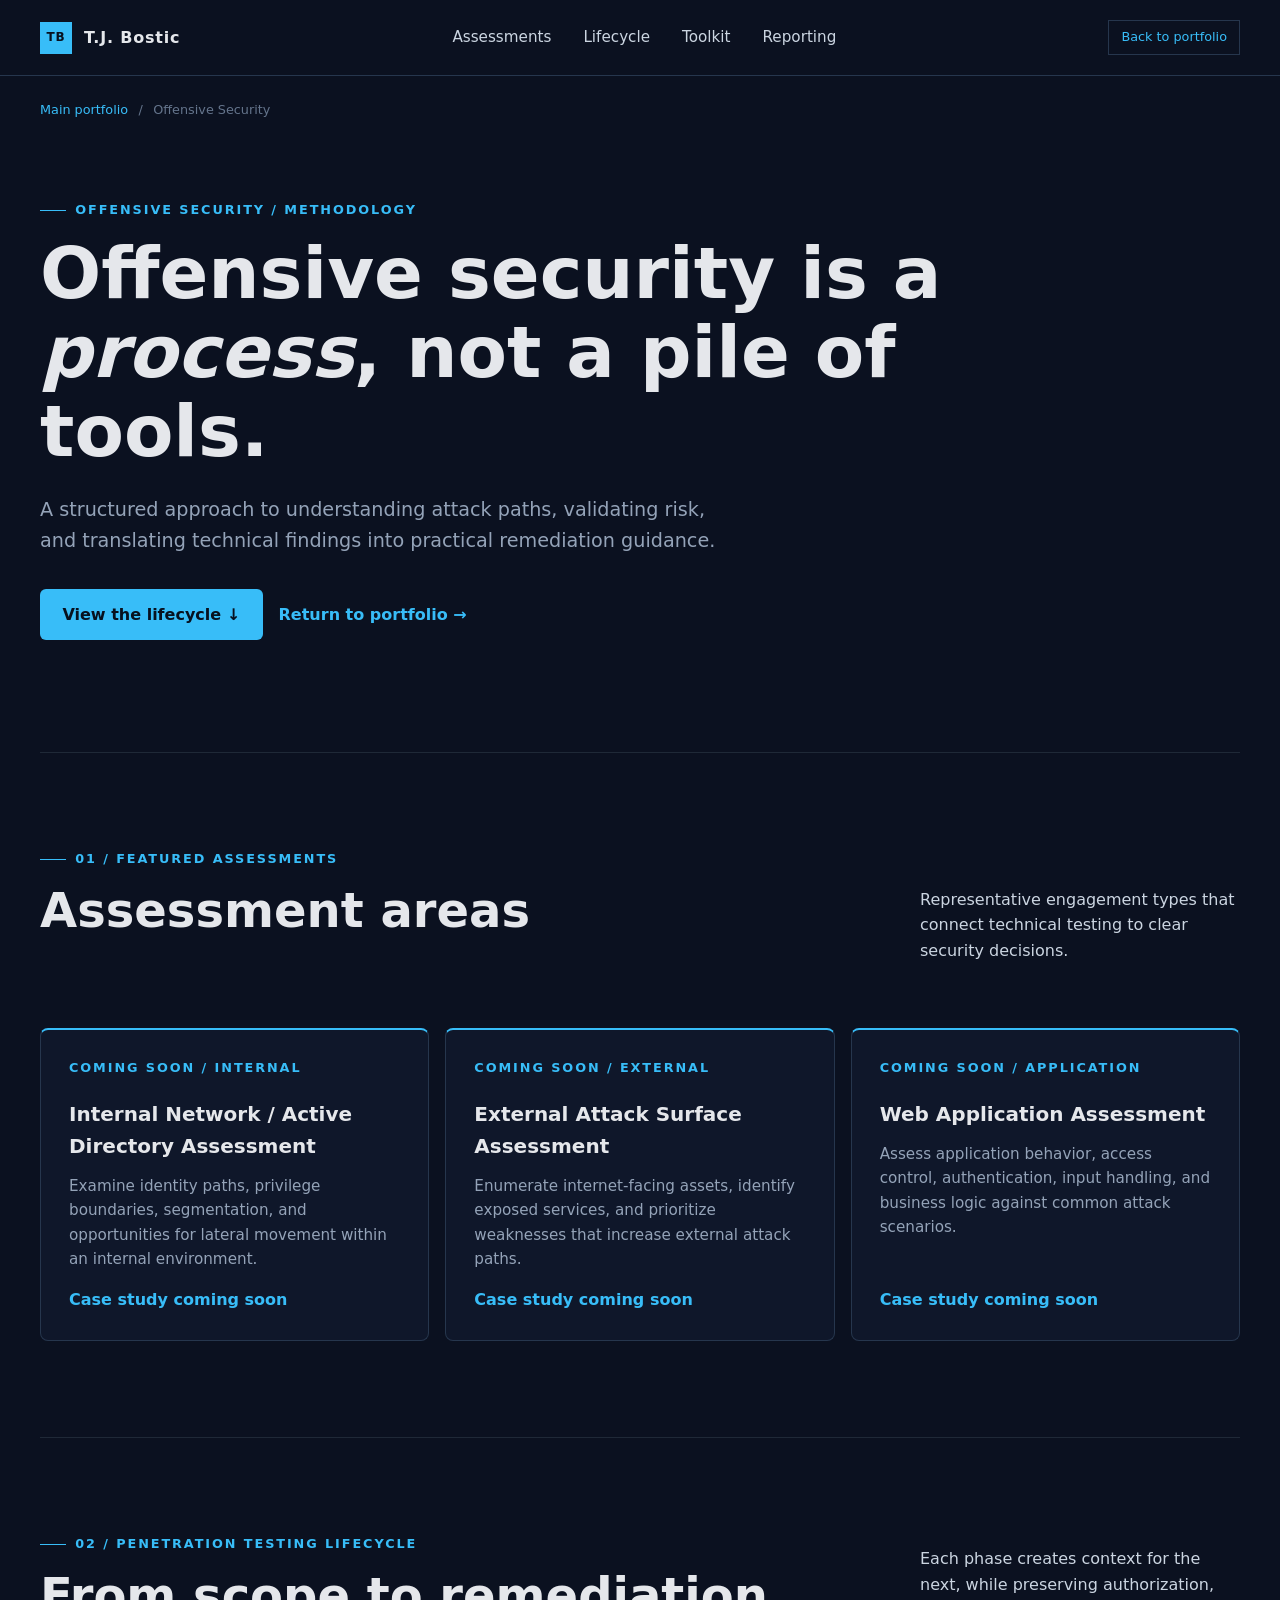
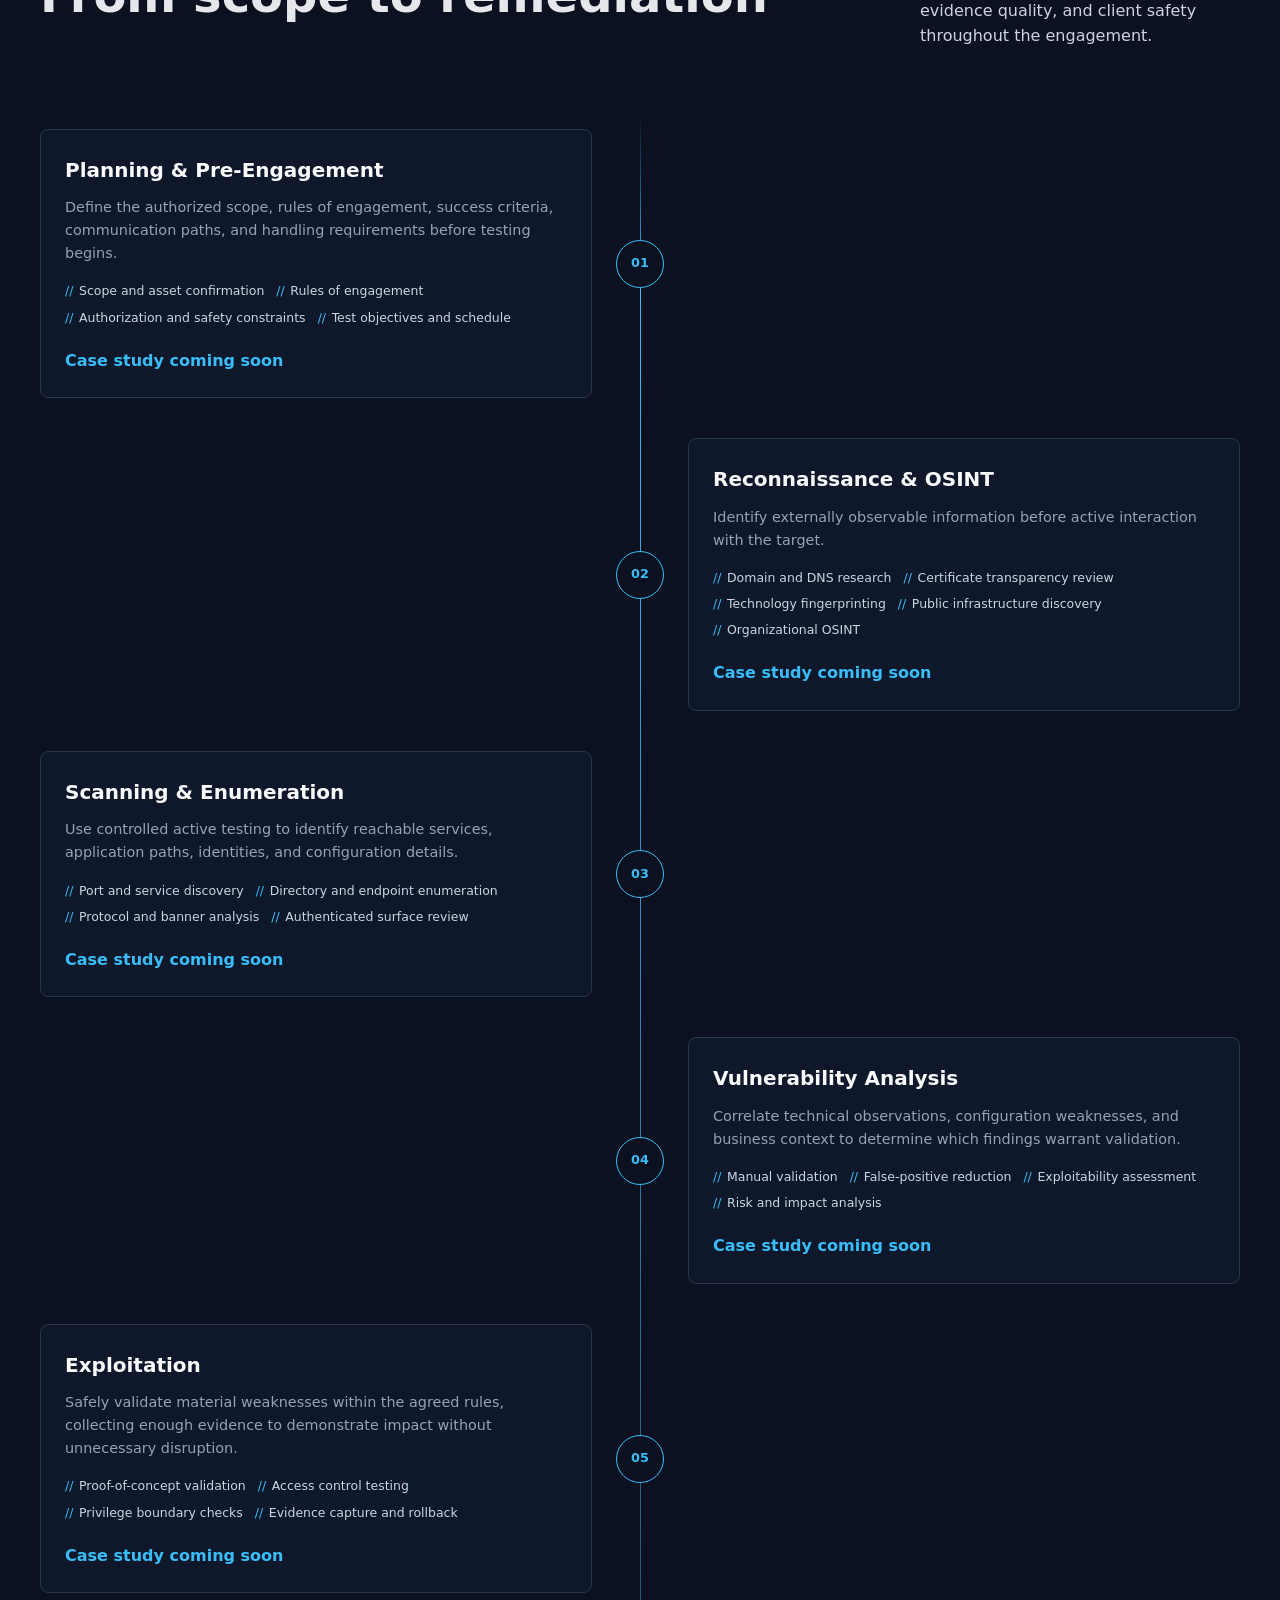
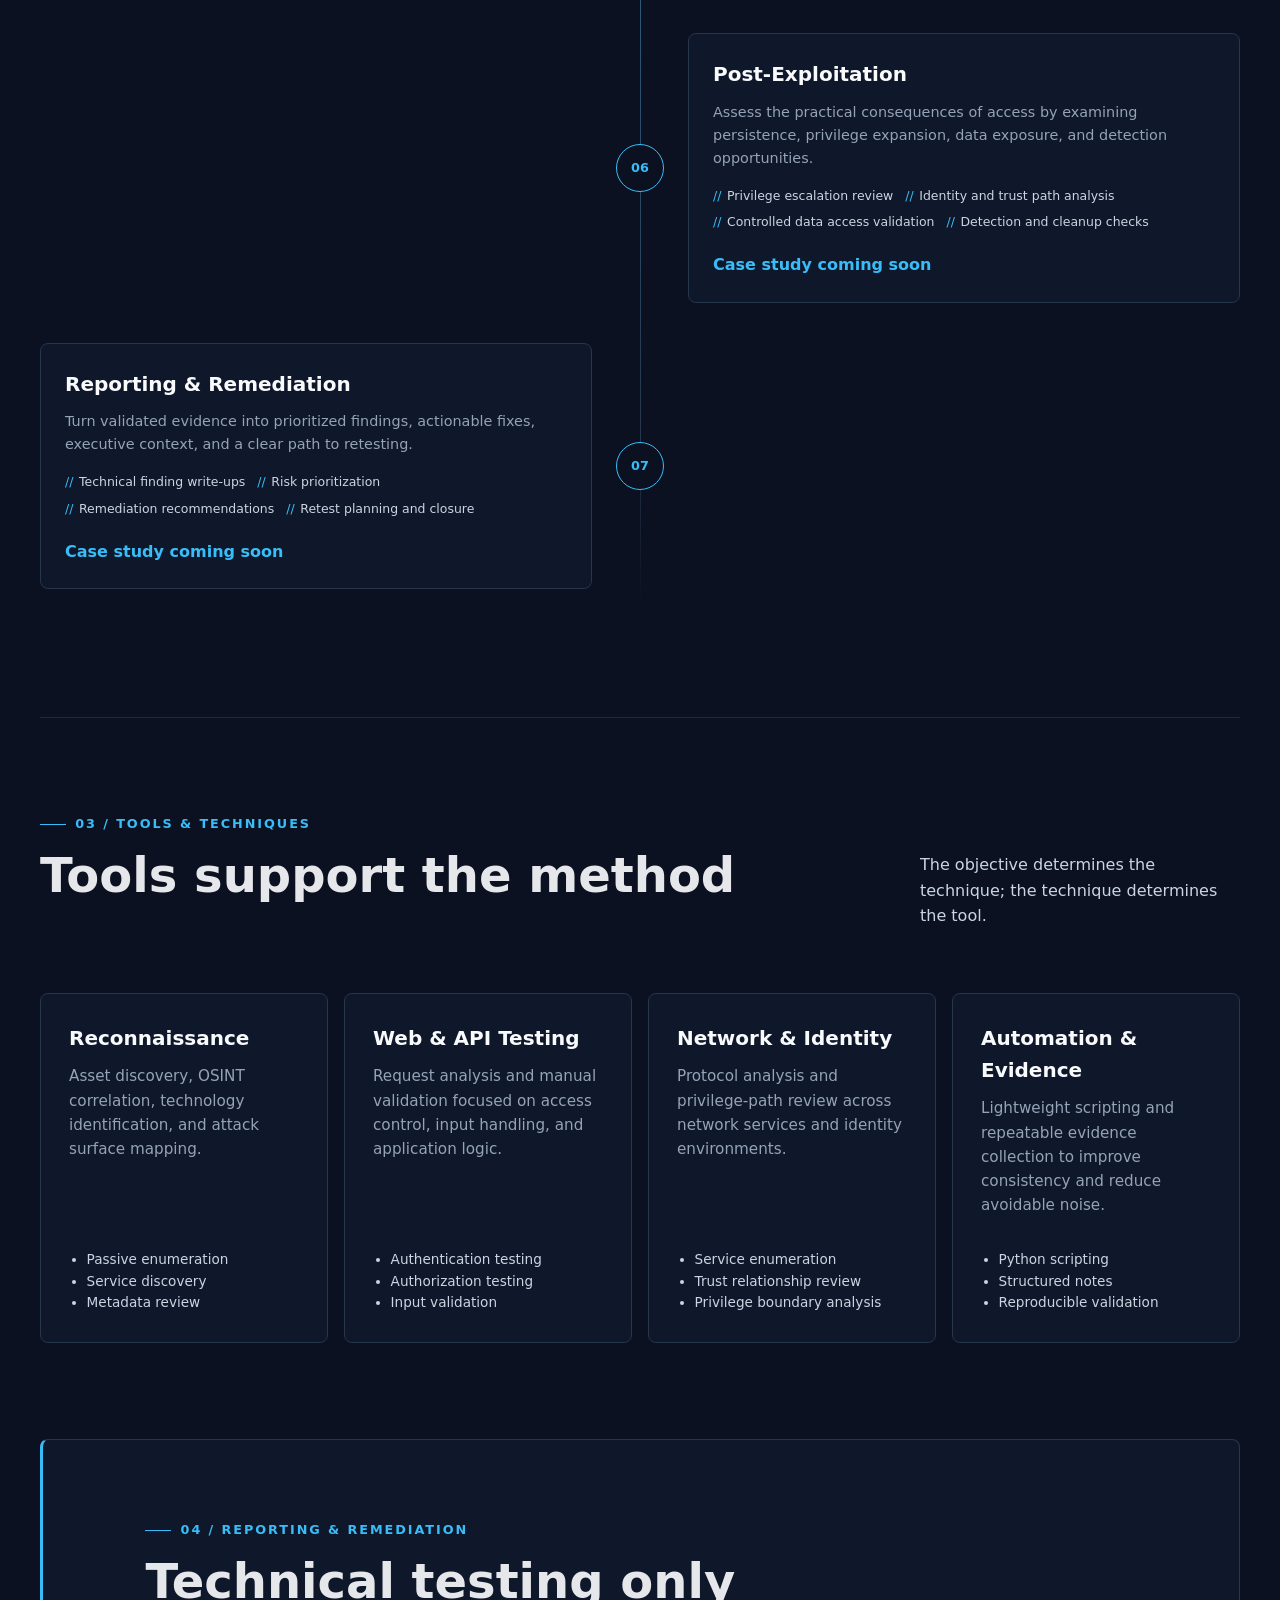
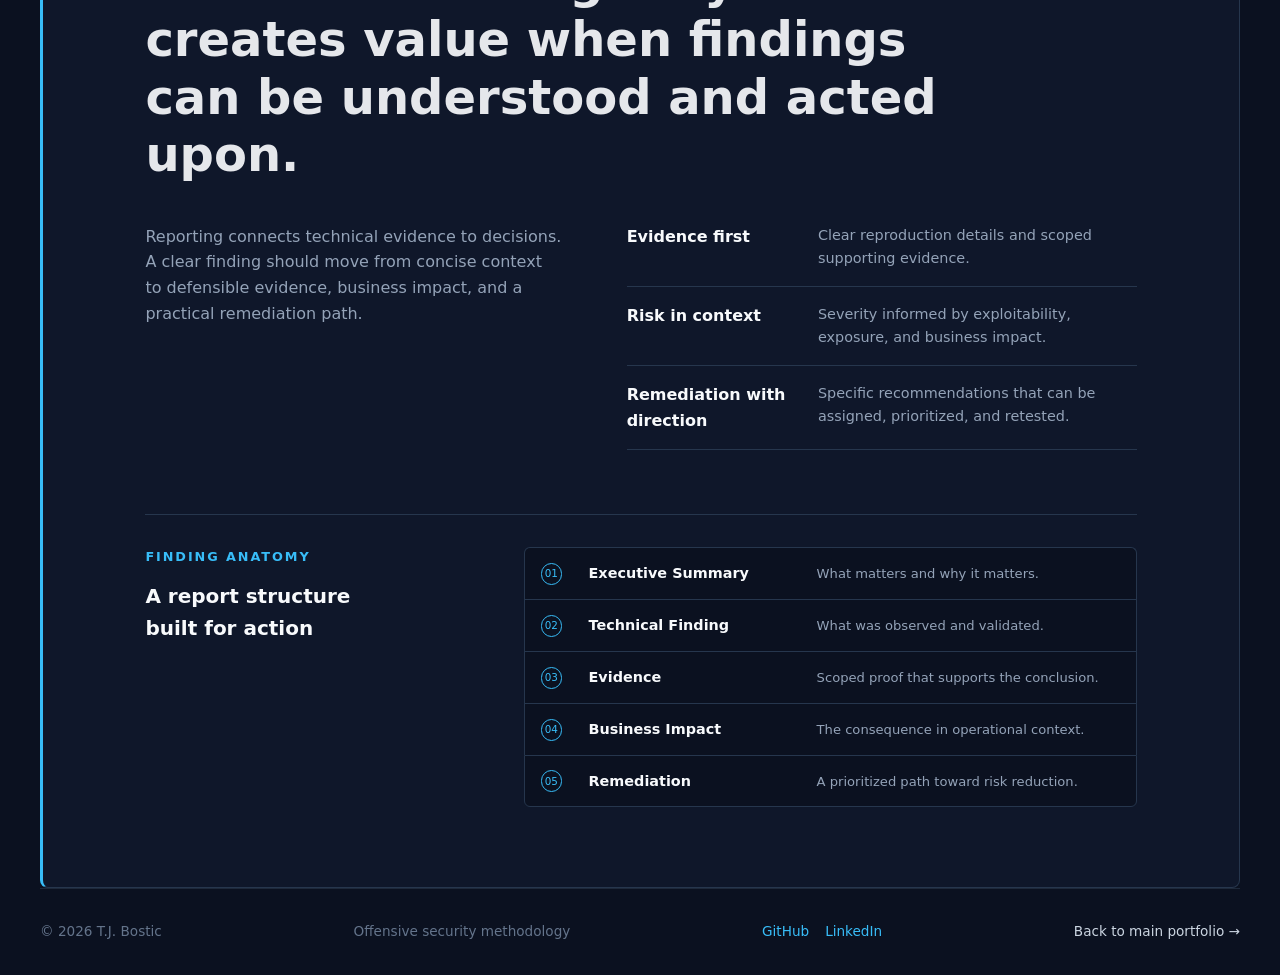
==== offensive.html @ 794ee479 "Add offensive security methodology landing page" ====
<!doctype html>
<html lang="en">
<head>
  <meta charset="utf-8">
  <meta name="viewport" content="width=device-width, initial-scale=1">
  <meta name="description" content="Offensive security methodology covering penetration testing, assessment planning, exploitation, and remediation.">
  <title>Offensive Security | T.J. Bostic</title>
  <link rel="stylesheet" href="css/styles.css">
</head>
<body>
  <a class="skip-link" href="#main-content">Skip to main content</a>
  <div class="site-shell offensive-page">
    <header class="site-header">
      <a class="brand" href="index.html" aria-label="Return to T.J. Bostic portfolio">
        <span class="brand-mark">TB</span>
        <span class="brand-name">T.J. Bostic</span>
      </a>
      <nav class="site-nav" aria-label="Offensive security navigation">
        <a href="#assessments">Assessments</a>
        <a href="#lifecycle">Lifecycle</a>
        <a href="#toolkit">Toolkit</a>
        <a href="#reporting">Reporting</a>
      </nav>
      <details class="offensive-mobile-nav">
        <summary>Menu</summary>
        <nav aria-label="Mobile offensive security navigation">
          <a href="#assessments">Assessments</a>
          <a href="#lifecycle">Lifecycle</a>
          <a href="#toolkit">Toolkit</a>
          <a href="#reporting">Reporting</a>
        </nav>
      </details>
      <a class="status-pill" href="index.html">Back to portfolio</a>
    </header>

    <main id="main-content">
      <nav class="breadcrumb section-wrap" aria-label="Breadcrumb">
        <a href="index.html">Main portfolio</a>
        <span aria-hidden="true">/</span>
        <span aria-current="page">Offensive Security</span>
      </nav>

      <section class="offensive-hero section-wrap" aria-labelledby="page-title">
        <p class="eyebrow"><span class="eyebrow-line"></span>Offensive security / Methodology</p>
        <h1 id="page-title">Offensive security is a <em>process</em>, not a pile of tools.</h1>
        <p class="hero-intro">A structured approach to understanding attack paths, validating risk, and translating technical findings into practical remediation guidance.</p>
        <div class="hero-actions">
          <a class="button button-primary" href="#lifecycle">View the lifecycle <span aria-hidden="true">&#8595;</span></a>
          <a class="text-link" href="index.html">Return to portfolio <span aria-hidden="true">&#8594;</span></a>
        </div>
      </section>

      <section id="assessments" class="offensive-section section-wrap" aria-labelledby="assessments-title">
        <div class="section-heading">
          <div>
            <p class="eyebrow"><span class="eyebrow-line"></span>01 / Featured assessments</p>
            <h2 id="assessments-title">Assessment areas</h2>
          </div>
          <p class="section-note">Representative engagement types that connect technical testing to clear security decisions.</p>
        </div>
        <div class="assessment-grid">
          <article class="assessment-card">
            <p class="card-category">Coming Soon / Internal</p>
            <h3>Internal Network / Active Directory Assessment</h3>
            <p>Examine identity paths, privilege boundaries, segmentation, and opportunities for lateral movement within an internal environment.</p>
            <span class="card-link card-status">Case study coming soon</span>
          </article>
          <article class="assessment-card">
            <p class="card-category">Coming Soon / External</p>
            <h3>External Attack Surface Assessment</h3>
            <p>Enumerate internet-facing assets, identify exposed services, and prioritize weaknesses that increase external attack paths.</p>
            <span class="card-link card-status">Case study coming soon</span>
          </article>
          <article class="assessment-card">
            <p class="card-category">Coming Soon / Application</p>
            <h3>Web Application Assessment</h3>
            <p>Assess application behavior, access control, authentication, input handling, and business logic against common attack scenarios.</p>
            <span class="card-link card-status">Case study coming soon</span>
          </article>
        </div>
      </section>

      <section id="lifecycle" class="offensive-section lifecycle-section section-wrap" aria-labelledby="lifecycle-title">
        <div class="section-heading">
          <div>
            <p class="eyebrow"><span class="eyebrow-line"></span>02 / Penetration testing lifecycle</p>
            <h2 id="lifecycle-title">From scope to remediation</h2>
          </div>
          <p class="section-note">Each phase creates context for the next, while preserving authorization, evidence quality, and client safety throughout the engagement.</p>
        </div>

        <ol class="lifecycle-list">
          <li class="lifecycle-phase">
            <div class="phase-marker" aria-hidden="true">01</div>
            <div class="phase-content">
              <h3>Planning &amp; Pre-Engagement</h3>
              <p>Define the authorized scope, rules of engagement, success criteria, communication paths, and handling requirements before testing begins.</p>
              <ul class="activity-list"><li>Scope and asset confirmation</li><li>Rules of engagement</li><li>Authorization and safety constraints</li><li>Test objectives and schedule</li></ul>
              <span class="card-link card-status">Case study coming soon</span>
            </div>
          </li>
          <li class="lifecycle-phase">
            <div class="phase-marker" aria-hidden="true">02</div>
            <div class="phase-content">
              <h3>Reconnaissance &amp; OSINT</h3>
              <p>Identify externally observable information before active interaction with the target.</p>
              <ul class="activity-list"><li>Domain and DNS research</li><li>Certificate transparency review</li><li>Technology fingerprinting</li><li>Public infrastructure discovery</li><li>Organizational OSINT</li></ul>
              <span class="card-link card-status">Case study coming soon</span>
            </div>
          </li>
          <li class="lifecycle-phase">
            <div class="phase-marker" aria-hidden="true">03</div>
            <div class="phase-content">
              <h3>Scanning &amp; Enumeration</h3>
              <p>Use controlled active testing to identify reachable services, application paths, identities, and configuration details.</p>
              <ul class="activity-list"><li>Port and service discovery</li><li>Directory and endpoint enumeration</li><li>Protocol and banner analysis</li><li>Authenticated surface review</li></ul>
              <span class="card-link card-status">Case study coming soon</span>
            </div>
          </li>
          <li class="lifecycle-phase">
            <div class="phase-marker" aria-hidden="true">04</div>
            <div class="phase-content">
              <h3>Vulnerability Analysis</h3>
              <p>Correlate technical observations, configuration weaknesses, and business context to determine which findings warrant validation.</p>
              <ul class="activity-list"><li>Manual validation</li><li>False-positive reduction</li><li>Exploitability assessment</li><li>Risk and impact analysis</li></ul>
              <span class="card-link card-status">Case study coming soon</span>
            </div>
          </li>
          <li class="lifecycle-phase">
            <div class="phase-marker" aria-hidden="true">05</div>
            <div class="phase-content">
              <h3>Exploitation</h3>
              <p>Safely validate material weaknesses within the agreed rules, collecting enough evidence to demonstrate impact without unnecessary disruption.</p>
              <ul class="activity-list"><li>Proof-of-concept validation</li><li>Access control testing</li><li>Privilege boundary checks</li><li>Evidence capture and rollback</li></ul>
              <span class="card-link card-status">Case study coming soon</span>
            </div>
          </li>
          <li class="lifecycle-phase">
            <div class="phase-marker" aria-hidden="true">06</div>
            <div class="phase-content">
              <h3>Post-Exploitation</h3>
              <p>Assess the practical consequences of access by examining persistence, privilege expansion, data exposure, and detection opportunities.</p>
              <ul class="activity-list"><li>Privilege escalation review</li><li>Identity and trust path analysis</li><li>Controlled data access validation</li><li>Detection and cleanup checks</li></ul>
              <span class="card-link card-status">Case study coming soon</span>
            </div>
          </li>
          <li class="lifecycle-phase">
            <div class="phase-marker" aria-hidden="true">07</div>
            <div class="phase-content">
              <h3>Reporting &amp; Remediation</h3>
              <p>Turn validated evidence into prioritized findings, actionable fixes, executive context, and a clear path to retesting.</p>
              <ul class="activity-list"><li>Technical finding write-ups</li><li>Risk prioritization</li><li>Remediation recommendations</li><li>Retest planning and closure</li></ul>
              <span class="card-link card-status">Case study coming soon</span>
            </div>
          </li>
        </ol>
      </section>

      <section id="toolkit" class="offensive-section section-wrap" aria-labelledby="toolkit-title">
        <div class="section-heading">
          <div>
            <p class="eyebrow"><span class="eyebrow-line"></span>03 / Tools &amp; techniques</p>
            <h2 id="toolkit-title">Tools support the method</h2>
          </div>
          <p class="section-note">The objective determines the technique; the technique determines the tool.</p>
        </div>
        <div class="technique-grid">
          <article class="technique-group"><h3>Reconnaissance</h3><p>Asset discovery, OSINT correlation, technology identification, and attack surface mapping.</p><ul><li>Passive enumeration</li><li>Service discovery</li><li>Metadata review</li></ul></article>
          <article class="technique-group"><h3>Web &amp; API Testing</h3><p>Request analysis and manual validation focused on access control, input handling, and application logic.</p><ul><li>Authentication testing</li><li>Authorization testing</li><li>Input validation</li></ul></article>
          <article class="technique-group"><h3>Network &amp; Identity</h3><p>Protocol analysis and privilege-path review across network services and identity environments.</p><ul><li>Service enumeration</li><li>Trust relationship review</li><li>Privilege boundary analysis</li></ul></article>
          <article class="technique-group"><h3>Automation &amp; Evidence</h3><p>Lightweight scripting and repeatable evidence collection to improve consistency and reduce avoidable noise.</p><ul><li>Python scripting</li><li>Structured notes</li><li>Reproducible validation</li></ul></article>
        </div>
      </section>

      <section id="reporting" class="reporting-section section-wrap" aria-labelledby="reporting-title">
        <p class="eyebrow"><span class="eyebrow-line"></span>04 / Reporting &amp; remediation</p>
        <h2 id="reporting-title">Technical testing only creates value when findings can be understood and acted upon.</h2>
        <div class="reporting-grid">
          <p>Reporting connects technical evidence to decisions. A clear finding should move from concise context to defensible evidence, business impact, and a practical remediation path.</p>
          <ul class="reporting-principles"><li><strong>Evidence first</strong><span>Clear reproduction details and scoped supporting evidence.</span></li><li><strong>Risk in context</strong><span>Severity informed by exploitability, exposure, and business impact.</span></li><li><strong>Remediation with direction</strong><span>Specific recommendations that can be assigned, prioritized, and retested.</span></li></ul>
        </div>
        <div class="finding-anatomy" aria-labelledby="finding-anatomy-title">
          <div class="finding-anatomy-heading">
            <p class="card-category">Finding anatomy</p>
            <h3 id="finding-anatomy-title">A report structure built for action</h3>
          </div>
          <ol class="finding-stack">
            <li><span class="finding-step">01</span><strong>Executive Summary</strong><span>What matters and why it matters.</span></li>
            <li><span class="finding-step">02</span><strong>Technical Finding</strong><span>What was observed and validated.</span></li>
            <li><span class="finding-step">03</span><strong>Evidence</strong><span>Scoped proof that supports the conclusion.</span></li>
            <li><span class="finding-step">04</span><strong>Business Impact</strong><span>The consequence in operational context.</span></li>
            <li><span class="finding-step">05</span><strong>Remediation</strong><span>A prioritized path toward risk reduction.</span></li>
          </ol>
        </div>
      </section>
    </main>

    <footer class="site-footer section-wrap">
      <span>&copy; 2026 T.J. Bostic</span>
      <span>Offensive security methodology</span>
      <span class="social-links"><a href="https://github.com/Bostic-Timothy" target="_blank" rel="noopener noreferrer">GitHub</a><a href="https://www.linkedin.com/in/tj-bostic" target="_blank" rel="noopener noreferrer">LinkedIn</a></span>
      <a href="index.html">Back to main portfolio &#8594;</a>
    </footer>
  </div>
</body>
</html>
---- css/styles.css ----
/* ==============================
   Base
   ============================== */

* { box-sizing: border-box; }
html { scroll-behavior: smooth; }
body {
    margin: 0;
    font-family: Inter, system-ui, -apple-system, BlinkMacSystemFont, "Segoe UI", sans-serif;
    line-height: 1.6;
    color: #e5e7eb;
    background: #0b1120;
}
a { color: inherit; text-decoration: none; }
h1, h2, h3, p { margin-top: 0; }
h1 { font-size: clamp(2.5rem, 6vw, 4.5rem); line-height: 1.1; }
h2 { font-size: clamp(2rem, 4vw, 3rem); line-height: 1.2; }
h3 { font-size: 1.25rem; }
.site-shell { overflow: hidden; }
.section-wrap { max-width: 1200px; width: calc(100% - 4rem); margin: auto; }

/* ==============================
   Navigation
   ============================== */

.site-header {
    position: sticky;
    top: 0;
    z-index: 1000;
    width: 100%;
    padding: 0 max(2rem, calc((100% - 1200px) / 2));
    display: flex;
    align-items: center;
    justify-content: space-between;
    min-height: 76px;
    background: rgba(11, 17, 32, 0.95);
    border-bottom: 1px solid #1f2937;
}
.brand { display: inline-flex; align-items: center; gap: .75rem; font-weight: 700; letter-spacing: .05rem; }
.brand-mark { display: grid; place-items: center; width: 2rem; height: 2rem; background: #38bdf8; color: #07111f; font-size: .75rem; }
.site-nav { display: flex; gap: 2rem; color: #cbd5e1; font-size: .95rem; }
.site-nav a:hover, .mobile-nav a:hover, .site-footer a:hover { color: #ffffff; }
.status-pill { padding: .4rem .75rem; border: 1px solid #334155; color: #cbd5e1; font-size: .8rem; }
.status-dot { display: inline-block; width: .4rem; height: .4rem; margin-right: .45rem; border-radius: 50%; background: #4ade80; }
.menu-toggle, .mobile-nav { display: none; }

/* ==============================
   Hero
   ============================== */

.hero {
    min-height: 80vh;
    display: grid;
    grid-template-columns: minmax(0, 1.15fr) minmax(280px, .85fr);
    align-items: center;
    gap: 4rem;
    padding: 6rem 0;
}
.hero-copy { max-width: 800px; }
.eyebrow, .section-label, .card-category {
    color: #38bdf8;
    font-weight: 600;
    text-transform: uppercase;
    letter-spacing: .12rem;
    font-size: .8rem;
}
.eyebrow { display: flex; align-items: center; gap: .6rem; }
.eyebrow-line { width: 1.6rem; height: 1px; background: #38bdf8; }
.hero h1 { margin-bottom: 1.75rem; }
.hero h1 em, h2 em { color: #38bdf8; font-style: normal; }
.hero-intro, .hero-description { max-width: 750px; font-size: 1.2rem; color: #94a3b8; }
.hero-actions { display: flex; gap: 1rem; margin-top: 2rem; align-items: center; }
.button { display: inline-block; padding: .8rem 1.4rem; border-radius: 6px; font-weight: 600; }
.button-primary { background: #38bdf8; color: #07111f; }
.button-primary:hover { background: #7dd3fc; }
.text-link { color: #38bdf8; font-weight: 600; }
.text-link:hover { color: #ffffff; }
.signal-card { padding: 1.25rem; background: #0f172a; border: 1px solid #1e293b; border-radius: 10px; }
.signal-top, .signal-reading { display: flex; justify-content: space-between; font-size: .75rem; color: #38bdf8; }
.signal-time { color: #64748b; }
.signal-graph { height: 180px; display: flex; align-items: center; gap: .45rem; padding: 1.25rem 0; }
.signal-graph span { flex: 1; background: #38bdf8; opacity: .8; clip-path: polygon(0 48%, 100% 20%, 100% 80%, 0 60%); }
.signal-graph span:nth-child(1) { height: 30%; } .signal-graph span:nth-child(2) { height: 46%; } .signal-graph span:nth-child(3) { height: 28%; } .signal-graph span:nth-child(4) { height: 62%; } .signal-graph span:nth-child(5) { height: 52%; } .signal-graph span:nth-child(6) { height: 82%; } .signal-graph span:nth-child(7) { height: 44%; } .signal-graph span:nth-child(8) { height: 92%; } .signal-graph span:nth-child(9) { height: 57%; } .signal-graph span:nth-child(10) { height: 71%; } .signal-graph span:nth-child(11) { height: 38%; } .signal-graph span:nth-child(12) { height: 49%; }
.signal-reading { padding-top: .9rem; border-top: 1px solid #1e293b; color: #94a3b8; }.signal-reading strong { color: #38bdf8; }.aside-note { color: #94a3b8; font-size: .85rem; }

/* ==============================
   Sections and Projects
   ============================== */

.work, .about, .contact { padding: 6rem 0; border-top: 1px solid #1f2937; }
.section-heading, .contact { display: flex; justify-content: space-between; align-items: end; gap: 3rem; }
.section-heading { margin-bottom: 3rem; }.section-note { max-width: 320px; color: #cbd5e1; }
.filter-row { display: flex; gap: .5rem; margin-bottom: 1.5rem; }.filter-button { padding: .5rem .75rem; border: 1px solid #475569; border-radius: 6px; background: transparent; color: #cbd5e1; cursor: pointer; }.filter-button.active, .filter-button:hover { background: #38bdf8; color: #07111f; border-color: #38bdf8; }
.project-grid { display: grid; grid-template-columns: repeat(2, minmax(0, 1fr)); gap: 1.5rem; }
.project-card { min-height: 330px; padding: 2rem; display: flex; flex-direction: column; justify-content: space-between; background: #0f172a; border: 1px solid #1e293b; border-radius: 10px; }.project-card:hover { border-color: #38bdf8; transform: translateY(-3px); }.project-meta { display: flex; justify-content: space-between; color: #38bdf8; font-size: .8rem; text-transform: uppercase; }.project-card h3 { margin-top: 2rem; }.project-card p, .about-copy > p, .capability-list p, .contact-actions p { color: #94a3b8; }.project-bottom { display: flex; justify-content: space-between; align-items: end; gap: 1rem; margin-top: 2rem; }.project-tags, .tool-list, .social-links { display: flex; flex-wrap: wrap; gap: .5rem; }.project-tags span, .tool-list span { padding: .3rem .6rem; border-radius: 4px; background: #1e293b; color: #cbd5e1; font-size: .85rem; }.project-arrow { color: #38bdf8; font-size: 1.5rem; }
.about { display: grid; grid-template-columns: .75fr 1.25fr; gap: 4rem; }.about-stamp { margin-top: 5rem; color: #38bdf8; }.capability-list { margin-top: 3rem; border-top: 1px solid #1e293b; }.capability-list > div { display: grid; grid-template-columns: 2.5rem 1fr 1.1fr; gap: 1rem; padding: 1rem 0; border-bottom: 1px solid #1e293b; }.capability-list span { color: #38bdf8; }.capability-list strong { color: #e5e7eb; }.toolkit { padding-bottom: 6rem; }.toolkit-head { display: flex; justify-content: space-between; align-items: center; border-top: 1px solid #1e293b; padding-top: 1.5rem; }.toolkit-count { color: #64748b; font-size: .8rem; }.tool-list { margin-top: 2rem; }.tool-list span { padding: .6rem .8rem; }

/* ==============================
   Contact and Footer
   ============================== */

.contact-actions { max-width: 320px; }.site-footer { display: flex; justify-content: space-between; align-items: center; gap: 1rem; padding: 2rem 0; border-top: 1px solid #1e293b; color: #64748b; font-size: .85rem; }.site-footer a { color: #cbd5e1; }.social-links { gap: 1rem; }.social-links a { color: #38bdf8; }
.reveal { opacity: 0; transform: translateY(18px); transition: opacity .7s ease, transform .7s ease; }.reveal.visible { opacity: 1; transform: translateY(0); }.reveal-delay { transition-delay: .15s; }

/* ==============================
   Responsive
   ============================== */

@media (max-width: 800px) {
    .section-wrap { width: min(100% - 4rem, 600px); }
    .site-header { padding: 0 2rem; }.site-nav, .status-pill { display: none; }.menu-toggle { display: block; border: 0; background: transparent; color: #cbd5e1; cursor: pointer; text-transform: uppercase; }.mobile-nav { width: min(100% - 4rem, 600px); margin: auto; padding: 0; display: flex; max-height: 0; overflow: hidden; flex-direction: column; gap: 1rem; color: #cbd5e1; transition: max-height .3s, padding .3s; }.mobile-nav.open { max-height: 180px; padding: 1.25rem 0; border-bottom: 1px solid #1f2937; }
   .hero { min-height: auto; grid-template-columns: 1fr; padding: 5rem 0; }.hero-actions { flex-direction: column; align-items: flex-start; }.hero-aside { margin-top: 2rem; }.section-heading, .contact { display: block; }.section-note { margin-top: 1.5rem; }.work, .about, .contact { padding: 5rem 0; }.project-grid { grid-template-columns: 1fr; }.about { display: block; }.about-stamp { margin: 2.5rem 0 4rem; }.capability-list > div { grid-template-columns: 2rem 1fr; }.capability-list p { grid-column: 2; }.contact-actions { margin-top: 2rem; }.site-footer { flex-wrap: wrap; }.site-footer > span:nth-child(2) { order: 4; width: 100%; }
}

/* ==============================
   Offensive Security Page
   ============================== */

.offensive-page {
   --offensive-panel: #0f172a;
   --offensive-panel-raised: #131f33;
   --offensive-line: #26364d;
   --offensive-blue: #38bdf8;
   --offensive-muted: #94a3b8;
}

.offensive-page .site-header { border-bottom-color: var(--offensive-line); }
.offensive-page .site-header .status-pill { color: var(--offensive-blue); border-color: var(--offensive-line); }
.skip-link {
   position: absolute;
   top: -4rem;
   left: 1rem;
   z-index: 2000;
   padding: .65rem 1rem;
   background: var(--offensive-blue, #38bdf8);
   color: #07111f;
   font-weight: 700;
}
.skip-link:focus { top: 1rem; }
.offensive-mobile-nav { display: none; }
.offensive-page .breadcrumb { display: flex; align-items: center; gap: .65rem; padding-top: 1.5rem; color: #64748b; font-size: .8rem; }
.offensive-page .breadcrumb a { color: var(--offensive-blue); }
.offensive-page .breadcrumb a:hover, .offensive-page .breadcrumb a:focus-visible { color: #bae6fd; }
.offensive-page .offensive-hero { min-height: 64vh; display: flex; flex-direction: column; justify-content: center; align-items: flex-start; padding-top: 5rem; padding-bottom: 7rem; }
.offensive-page .offensive-hero h1 { max-width: 920px; margin-bottom: 1.5rem; }
.offensive-page .offensive-hero .hero-intro { max-width: 680px; margin-bottom: 0; }
.offensive-page .offensive-section, .offensive-page .reporting-section { padding-top: 6rem; padding-bottom: 6rem; border-top: 1px solid #1f2937; }
.offensive-page .section-heading { margin-bottom: 3rem; }
.offensive-page .assessment-grid, .offensive-page .technique-grid { display: grid; grid-template-columns: repeat(3, minmax(0, 1fr)); gap: 1rem; }
.offensive-page .assessment-card, .offensive-page .technique-group { display: flex; flex-direction: column; align-items: flex-start; padding: 1.75rem; background: var(--offensive-panel); border: 1px solid var(--offensive-line); border-radius: 8px; }
.offensive-page .assessment-card { min-height: 310px; border-top: 2px solid var(--offensive-blue); }
.offensive-page .assessment-card:hover, .offensive-page .assessment-card:focus-within { background: var(--offensive-panel-raised); border-color: var(--offensive-blue); }
.offensive-page .card-category { margin-bottom: 1.25rem; color: var(--offensive-blue); }
.offensive-page .assessment-card h3 { margin-bottom: .75rem; }
.offensive-page .assessment-card p:not(.card-category), .offensive-page .technique-group p { color: var(--offensive-muted); font-size: .95rem; }
.offensive-page .card-link { margin-top: auto; color: var(--offensive-blue); font-weight: 600; }
.offensive-page .card-link:hover, .offensive-page .card-link:focus-visible { color: #bae6fd; }
.offensive-page .lifecycle-section { padding-bottom: 7rem; }
.offensive-page .lifecycle-list { position: relative; display: grid; gap: 2.5rem; margin: 0; padding: 1rem 0; list-style: none; }
.offensive-page .lifecycle-list::before { content: ""; position: absolute; top: 0; bottom: 0; left: 50%; width: 1px; background: linear-gradient(to bottom, transparent, var(--offensive-blue) 8%, var(--offensive-line) 92%, transparent); }
.offensive-page .lifecycle-phase { position: relative; display: grid; grid-template-columns: minmax(0, 1fr) 4rem minmax(0, 1fr); align-items: center; min-height: 180px; }
.offensive-page .phase-marker { grid-column: 2; grid-row: 1; z-index: 1; display: grid; place-items: center; width: 3rem; height: 3rem; margin: auto; border: 1px solid var(--offensive-blue); border-radius: 50%; background: #0b1120; color: var(--offensive-blue); font-weight: 700; font-size: .8rem; }
.offensive-page .phase-content { grid-row: 1; padding: 1.5rem; background: var(--offensive-panel); border: 1px solid var(--offensive-line); border-radius: 8px; }
.offensive-page .lifecycle-phase:nth-child(odd) .phase-content { grid-column: 1; margin-right: 1rem; }
.offensive-page .lifecycle-phase:nth-child(even) .phase-content { grid-column: 3; margin-left: 1rem; }
.offensive-page .phase-content h3 { margin-bottom: .65rem; color: #f8fafc; }
.offensive-page .phase-content > p { margin-bottom: 1rem; color: var(--offensive-muted); font-size: .9rem; }
.offensive-page .activity-list { display: flex; flex-wrap: wrap; gap: .4rem .75rem; margin: 0 0 1.25rem; padding: 0; list-style: none; color: #cbd5e1; font-size: .78rem; }
.offensive-page .activity-list li::before { content: "//"; margin-right: .35rem; color: var(--offensive-blue); }
.offensive-page .technique-grid { grid-template-columns: repeat(4, minmax(0, 1fr)); }
.offensive-page .technique-group h3 { margin-bottom: .65rem; color: #f8fafc; }
.offensive-page .technique-group ul { margin: auto 0 0; padding: 1rem 0 0 1.1rem; color: #cbd5e1; font-size: .85rem; }
.offensive-page .reporting-section { margin-top: 0; padding: 5rem max(2rem, 8%); background: var(--offensive-panel); border: 1px solid var(--offensive-line); border-left: 3px solid var(--offensive-blue); border-radius: 8px; }
.offensive-page .reporting-section h2 { max-width: 800px; margin-bottom: 2.5rem; }
.offensive-page .reporting-grid { display: grid; grid-template-columns: minmax(0, .9fr) minmax(0, 1.1fr); gap: 4rem; }
.offensive-page .reporting-grid > p { color: var(--offensive-muted); }
.offensive-page .reporting-principles { display: grid; gap: 1rem; margin: 0; padding: 0; list-style: none; }
.offensive-page .reporting-principles li { display: grid; grid-template-columns: minmax(130px, .55fr) 1fr; gap: 1rem; padding-bottom: 1rem; border-bottom: 1px solid var(--offensive-line); }
.offensive-page .reporting-principles strong { color: #f8fafc; }
.offensive-page .reporting-principles span { color: var(--offensive-muted); font-size: .9rem; }
.offensive-page .finding-anatomy {
   display: grid;
   grid-template-columns: minmax(180px, .7fr) minmax(0, 1.3fr);
   gap: 3rem;
   margin-top: 4rem;
   padding-top: 2rem;
   border-top: 1px solid var(--offensive-line);
}
.offensive-page .finding-anatomy-heading .card-category { margin-bottom: .75rem; }
.offensive-page .finding-anatomy-heading h3 { max-width: 220px; margin-bottom: 0; color: #f8fafc; }
.offensive-page .finding-stack {
   position: relative;
   display: grid;
   gap: 0;
   margin: 0;
   padding: 0;
   list-style: none;
}
.offensive-page .finding-stack::before {
   content: "";
   position: absolute;
   top: 1.4rem;
   bottom: 1.4rem;
   left: .65rem;
   width: 1px;
   background: var(--offensive-blue);
   opacity: .55;
}
.offensive-page .finding-stack li {
   position: relative;
   display: grid;
   grid-template-columns: 2rem minmax(135px, .7fr) 1fr;
   align-items: center;
   gap: 1rem;
   min-height: 3.25rem;
   padding: .75rem 1rem;
   background: #0b1120;
   border: 1px solid var(--offensive-line);
   border-bottom: 0;
}
.offensive-page .finding-stack li:first-child { border-radius: 6px 6px 0 0; }
.offensive-page .finding-stack li:last-child { border-bottom: 1px solid var(--offensive-line); border-radius: 0 0 6px 6px; }
.offensive-page .finding-stack li:hover { background: var(--offensive-panel-raised); border-color: var(--offensive-blue); }
.offensive-page .finding-step {
   z-index: 1;
   display: grid;
   place-items: center;
   width: 1.35rem;
   height: 1.35rem;
   border: 1px solid var(--offensive-blue);
   border-radius: 50%;
   background: #0b1120;
   color: var(--offensive-blue);
   font-size: .65rem;
}
.offensive-page .finding-stack strong { color: #f8fafc; font-size: .9rem; }
.offensive-page .finding-stack li > span:last-child { color: var(--offensive-muted); font-size: .82rem; }
.offensive-page a:focus-visible, .offensive-page button:focus-visible, .offensive-page summary:focus-visible { outline: 3px solid #bae6fd; outline-offset: 4px; }

@media (max-width: 980px) {
   .offensive-page .assessment-grid, .offensive-page .technique-grid { grid-template-columns: repeat(2, minmax(0, 1fr)); }
}

@media (max-width: 800px) {
   .offensive-page .breadcrumb, .offensive-page .offensive-hero, .offensive-page .offensive-section, .offensive-page .reporting-section { width: min(100% - 4rem, 600px); }
   .offensive-page .offensive-mobile-nav { position: relative; display: block; margin-left: auto; color: #cbd5e1; }
   .offensive-page .offensive-mobile-nav summary { cursor: pointer; list-style: none; text-transform: uppercase; }
   .offensive-page .offensive-mobile-nav summary::-webkit-details-marker { display: none; }
   .offensive-page .offensive-mobile-nav nav { position: absolute; top: calc(100% + .75rem); right: 0; display: grid; gap: .75rem; min-width: 10rem; padding: 1rem; background: #0f172a; border: 1px solid var(--offensive-line); border-radius: 6px; }
   .offensive-page .offensive-mobile-nav nav a { color: #cbd5e1; }
   .offensive-page .offensive-mobile-nav nav a:hover { color: #ffffff; }
   .offensive-page .offensive-hero { min-height: auto; padding-top: 4rem; padding-bottom: 5rem; }
   .offensive-page .assessment-grid, .offensive-page .technique-grid, .offensive-page .reporting-grid { grid-template-columns: 1fr; }
   .offensive-page .finding-anatomy { grid-template-columns: 1fr; gap: 1.5rem; margin-top: 3rem; }
   .offensive-page .finding-anatomy-heading h3 { max-width: none; }
   .offensive-page .lifecycle-list { gap: 1.25rem; padding-left: 1.5rem; }
   .offensive-page .lifecycle-list::before { left: 0; }
   .offensive-page .lifecycle-phase { display: block; min-height: 0; padding-left: 1.25rem; }
   .offensive-page .phase-marker { position: absolute; top: 1.5rem; left: -1.5rem; width: 2.5rem; height: 2.5rem; }
   .offensive-page .lifecycle-phase:nth-child(odd) .phase-content, .offensive-page .lifecycle-phase:nth-child(even) .phase-content { margin: 0; }
   .offensive-page .phase-content { padding: 1.25rem; }
   .offensive-page .reporting-section { padding: 4rem 2rem; }
   .offensive-page .reporting-principles li { grid-template-columns: 1fr; gap: .25rem; }
}

@media (max-width: 480px) {
   .offensive-page .breadcrumb, .offensive-page .offensive-hero, .offensive-page .offensive-section, .offensive-page .reporting-section { width: calc(100% - 2rem); }
   .offensive-page .site-header { padding: 0 1rem; }
   .offensive-page .brand-name { font-size: .9rem; }
}
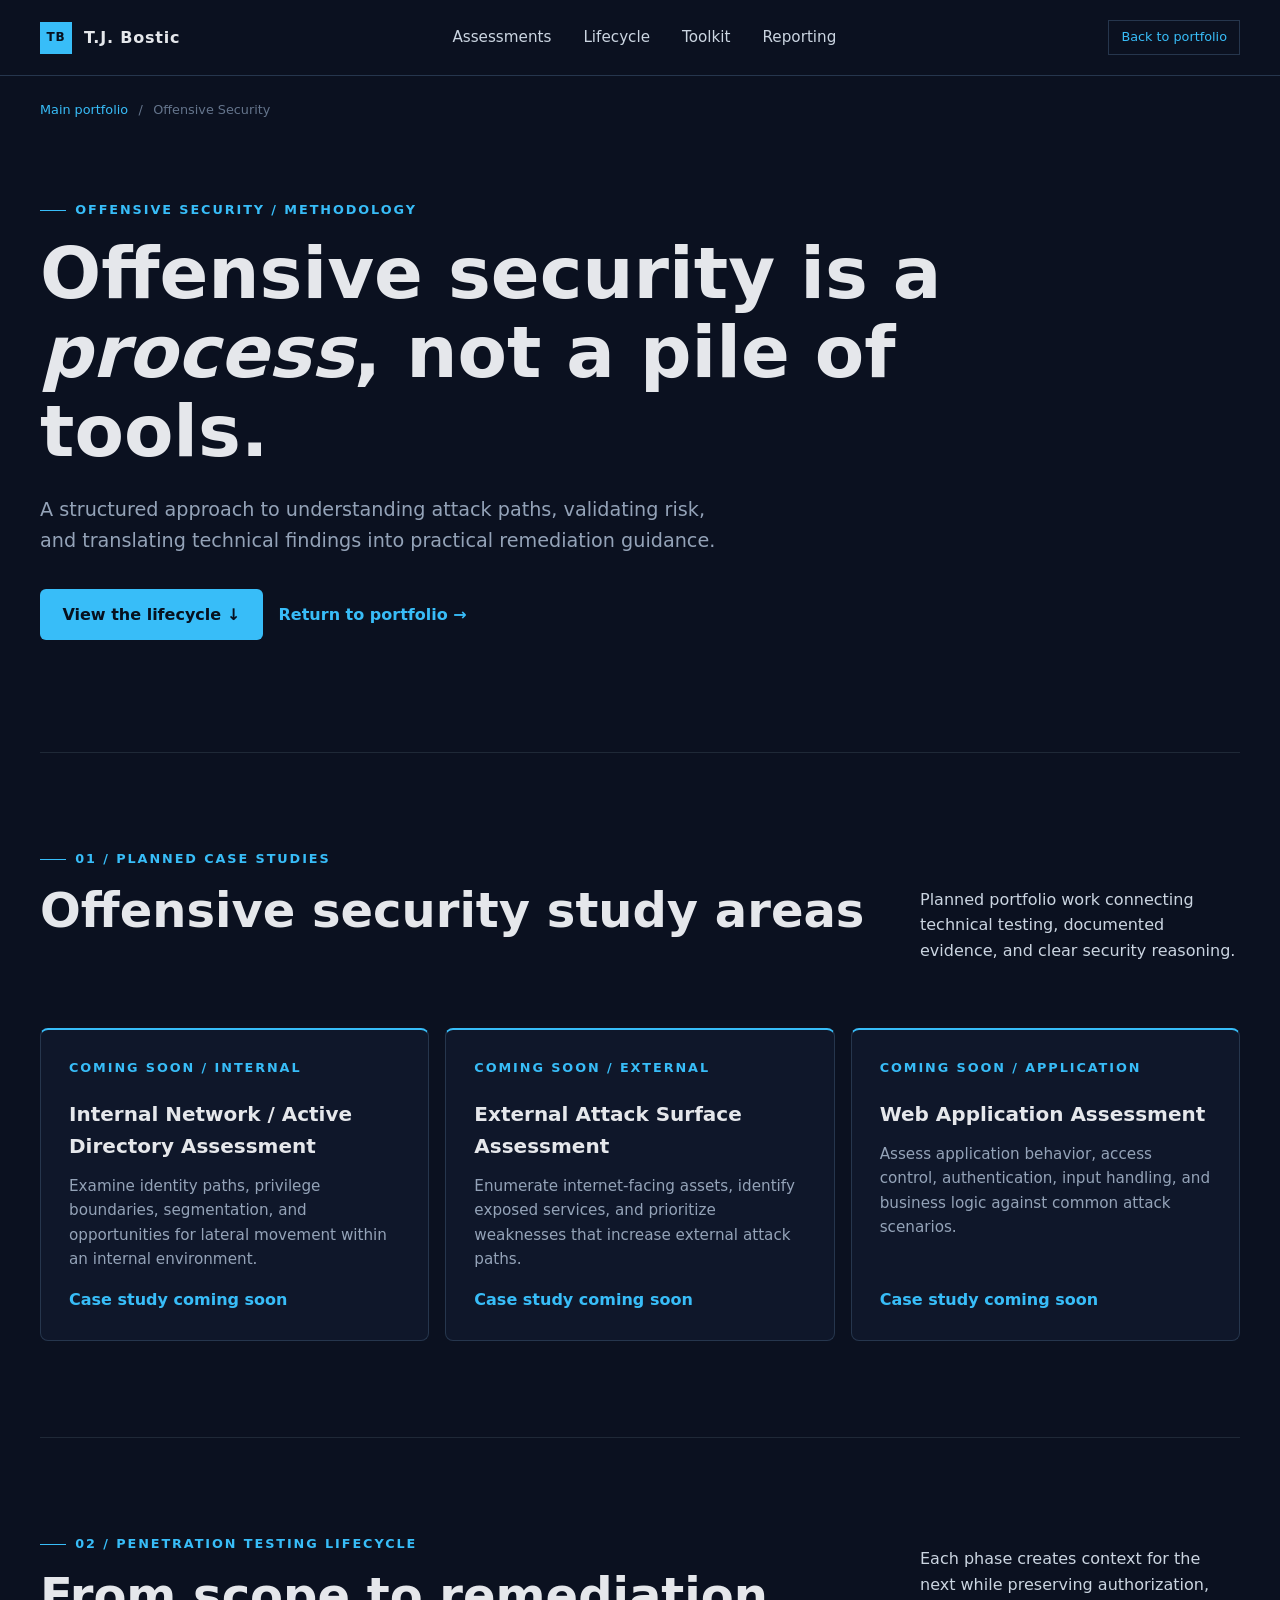
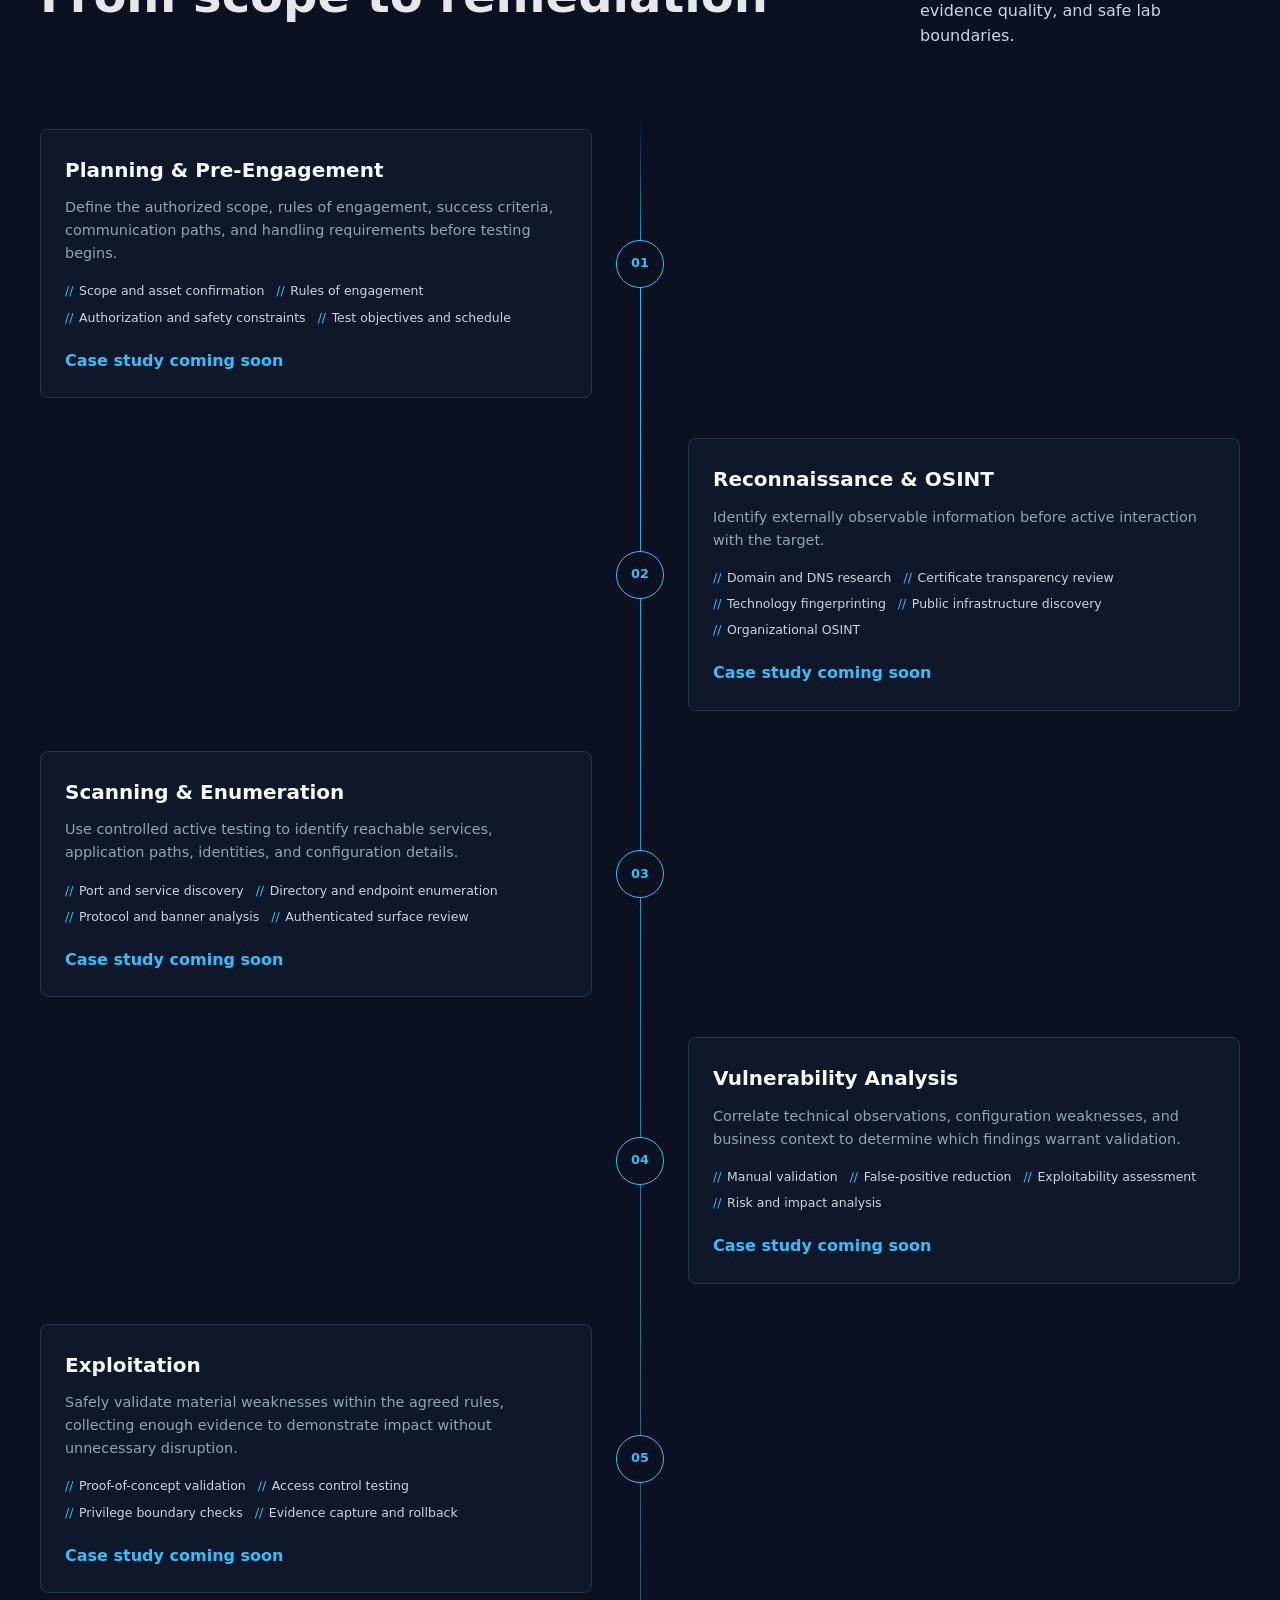
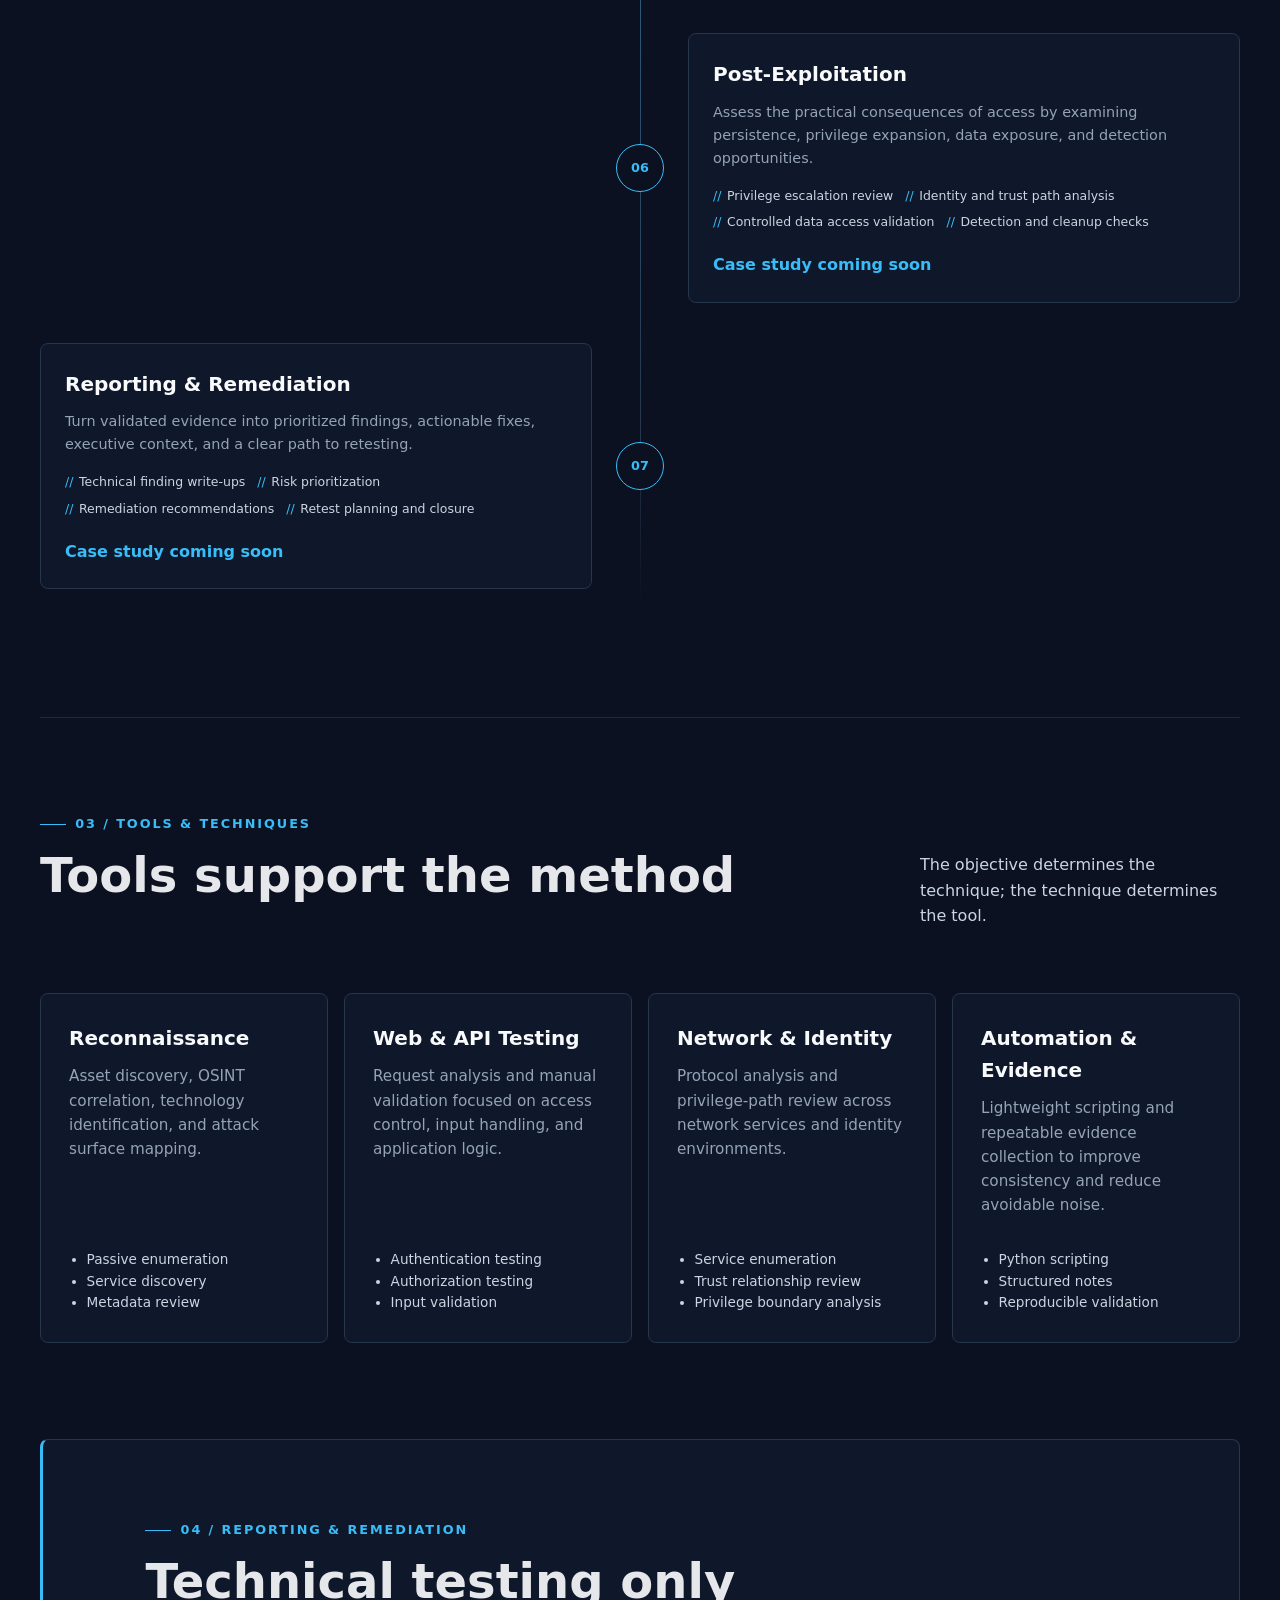
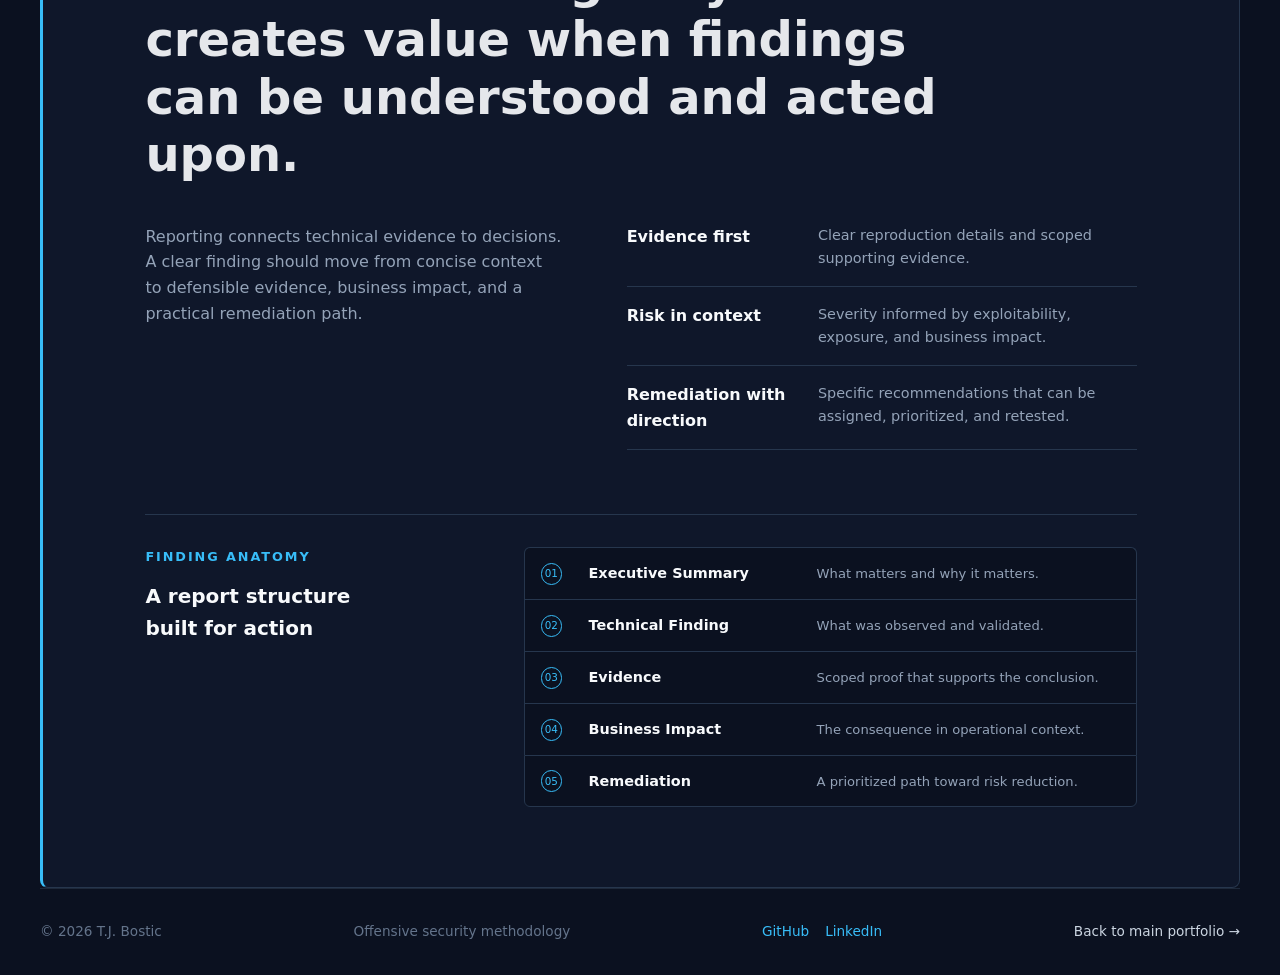
==== commit 1f01861d: "Reframe portfolio around technical evidence" ====
--- a/offensive.html
+++ b/offensive.html
@@ -53,10 +53,10 @@
       <section id="assessments" class="offensive-section section-wrap" aria-labelledby="assessments-title">
         <div class="section-heading">
           <div>
-            <p class="eyebrow"><span class="eyebrow-line"></span>01 / Featured assessments</p>
-            <h2 id="assessments-title">Assessment areas</h2>
-          </div>
-          <p class="section-note">Representative engagement types that connect technical testing to clear security decisions.</p>
+            <p class="eyebrow"><span class="eyebrow-line"></span>01 / Planned case studies</p>
+            <h2 id="assessments-title">Offensive security study areas</h2>
+          </div>
+          <p class="section-note">Planned portfolio work connecting technical testing, documented evidence, and clear security reasoning.</p>
         </div>
         <div class="assessment-grid">
           <article class="assessment-card">
@@ -86,7 +86,7 @@
             <p class="eyebrow"><span class="eyebrow-line"></span>02 / Penetration testing lifecycle</p>
             <h2 id="lifecycle-title">From scope to remediation</h2>
           </div>
-          <p class="section-note">Each phase creates context for the next, while preserving authorization, evidence quality, and client safety throughout the engagement.</p>
+          <p class="section-note">Each phase creates context for the next while preserving authorization, evidence quality, and safe lab boundaries.</p>
         </div>
 
         <ol class="lifecycle-list">
@@ -198,7 +198,7 @@
     <footer class="site-footer section-wrap">
       <span>&copy; 2026 T.J. Bostic</span>
       <span>Offensive security methodology</span>
-      <span class="social-links"><a href="https://github.com/Bostic-Timothy" target="_blank" rel="noopener noreferrer">GitHub</a><a href="https://www.linkedin.com/in/tj-bostic" target="_blank" rel="noopener noreferrer">LinkedIn</a></span>
+      <span class="social-links"><a href="https://github.com/Bostic-Timothy" target="_blank" rel="noopener noreferrer">GitHub</a><a href="https://www.linkedin.com/in/timothy-bostic-557a29343" target="_blank" rel="noopener noreferrer">LinkedIn</a></span>
       <a href="index.html">Back to main portfolio &#8594;</a>
     </footer>
   </div>
--- a/css/styles.css
+++ b/css/styles.css
@@ -12,6 +12,7 @@
     background: #0b1120;
 }
 a { color: inherit; text-decoration: none; }
+a:focus-visible, button:focus-visible, summary:focus-visible { outline: 3px solid #bae6fd; outline-offset: 4px; }
 h1, h2, h3, p { margin-top: 0; }
 h1 { font-size: clamp(2.5rem, 6vw, 4.5rem); line-height: 1.1; }
 h2 { font-size: clamp(2rem, 4vw, 3rem); line-height: 1.2; }
@@ -90,7 +91,7 @@
 .work, .about, .contact { padding: 6rem 0; border-top: 1px solid #1f2937; }
 .section-heading, .contact { display: flex; justify-content: space-between; align-items: end; gap: 3rem; }
 .section-heading { margin-bottom: 3rem; }.section-note { max-width: 320px; color: #cbd5e1; }
-.filter-row { display: flex; gap: .5rem; margin-bottom: 1.5rem; }.filter-button { padding: .5rem .75rem; border: 1px solid #475569; border-radius: 6px; background: transparent; color: #cbd5e1; cursor: pointer; }.filter-button.active, .filter-button:hover { background: #38bdf8; color: #07111f; border-color: #38bdf8; }
+.filter-row { display: flex; flex-wrap: wrap; gap: .5rem; margin-bottom: 1.5rem; }.filter-button { padding: .5rem .75rem; border: 1px solid #475569; border-radius: 6px; background: transparent; color: #cbd5e1; cursor: pointer; }.filter-button.active, .filter-button:hover { background: #38bdf8; color: #07111f; border-color: #38bdf8; }
 .project-grid { display: grid; grid-template-columns: repeat(2, minmax(0, 1fr)); gap: 1.5rem; }
 .project-card { min-height: 330px; padding: 2rem; display: flex; flex-direction: column; justify-content: space-between; background: #0f172a; border: 1px solid #1e293b; border-radius: 10px; }.project-card:hover { border-color: #38bdf8; transform: translateY(-3px); }.project-meta { display: flex; justify-content: space-between; color: #38bdf8; font-size: .8rem; text-transform: uppercase; }.project-card h3 { margin-top: 2rem; }.project-card p, .about-copy > p, .capability-list p, .contact-actions p { color: #94a3b8; }.project-bottom { display: flex; justify-content: space-between; align-items: end; gap: 1rem; margin-top: 2rem; }.project-tags, .tool-list, .social-links { display: flex; flex-wrap: wrap; gap: .5rem; }.project-tags span, .tool-list span { padding: .3rem .6rem; border-radius: 4px; background: #1e293b; color: #cbd5e1; font-size: .85rem; }.project-arrow { color: #38bdf8; font-size: 1.5rem; }
 .about { display: grid; grid-template-columns: .75fr 1.25fr; gap: 4rem; }.about-stamp { margin-top: 5rem; color: #38bdf8; }.capability-list { margin-top: 3rem; border-top: 1px solid #1e293b; }.capability-list > div { display: grid; grid-template-columns: 2.5rem 1fr 1.1fr; gap: 1rem; padding: 1rem 0; border-bottom: 1px solid #1e293b; }.capability-list span { color: #38bdf8; }.capability-list strong { color: #e5e7eb; }.toolkit { padding-bottom: 6rem; }.toolkit-head { display: flex; justify-content: space-between; align-items: center; border-top: 1px solid #1e293b; padding-top: 1.5rem; }.toolkit-count { color: #64748b; font-size: .8rem; }.tool-list { margin-top: 2rem; }.tool-list span { padding: .6rem .8rem; }
@@ -99,7 +100,7 @@
    Contact and Footer
    ============================== */
 
-.contact-actions { max-width: 320px; }.site-footer { display: flex; justify-content: space-between; align-items: center; gap: 1rem; padding: 2rem 0; border-top: 1px solid #1e293b; color: #64748b; font-size: .85rem; }.site-footer a { color: #cbd5e1; }.social-links { gap: 1rem; }.social-links a { color: #38bdf8; }
+.contact-actions { max-width: 420px; }.interest-links { display: flex; flex-wrap: wrap; align-items: center; gap: 1rem; margin-top: 1.5rem; }.resume-placeholder { color: #64748b; font-size: .85rem; }.site-footer { display: flex; justify-content: space-between; align-items: center; gap: 1rem; padding: 2rem 0; border-top: 1px solid #1e293b; color: #64748b; font-size: .85rem; }.site-footer a { color: #cbd5e1; }.social-links { gap: 1rem; }.social-links a { color: #38bdf8; }
 .reveal { opacity: 0; transform: translateY(18px); transition: opacity .7s ease, transform .7s ease; }.reveal.visible { opacity: 1; transform: translateY(0); }.reveal-delay { transition-delay: .15s; }
 
 /* ==============================
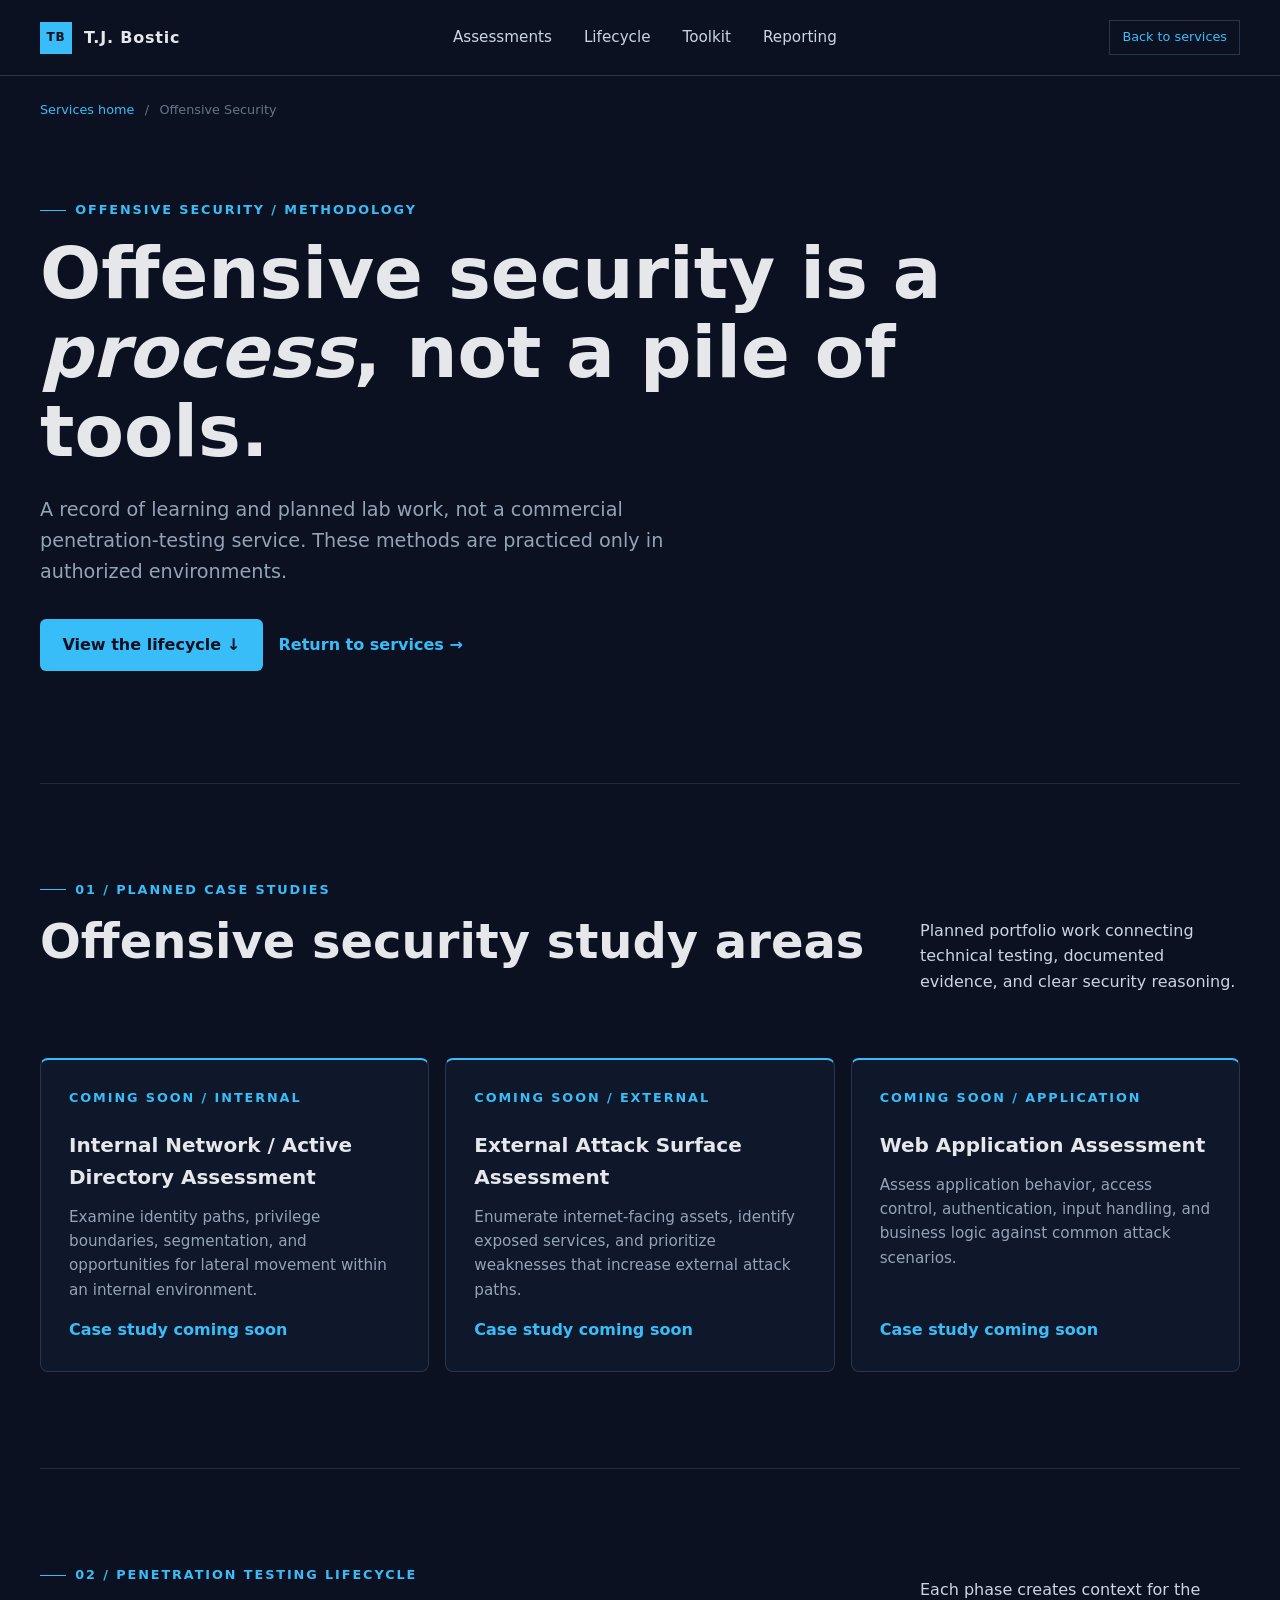
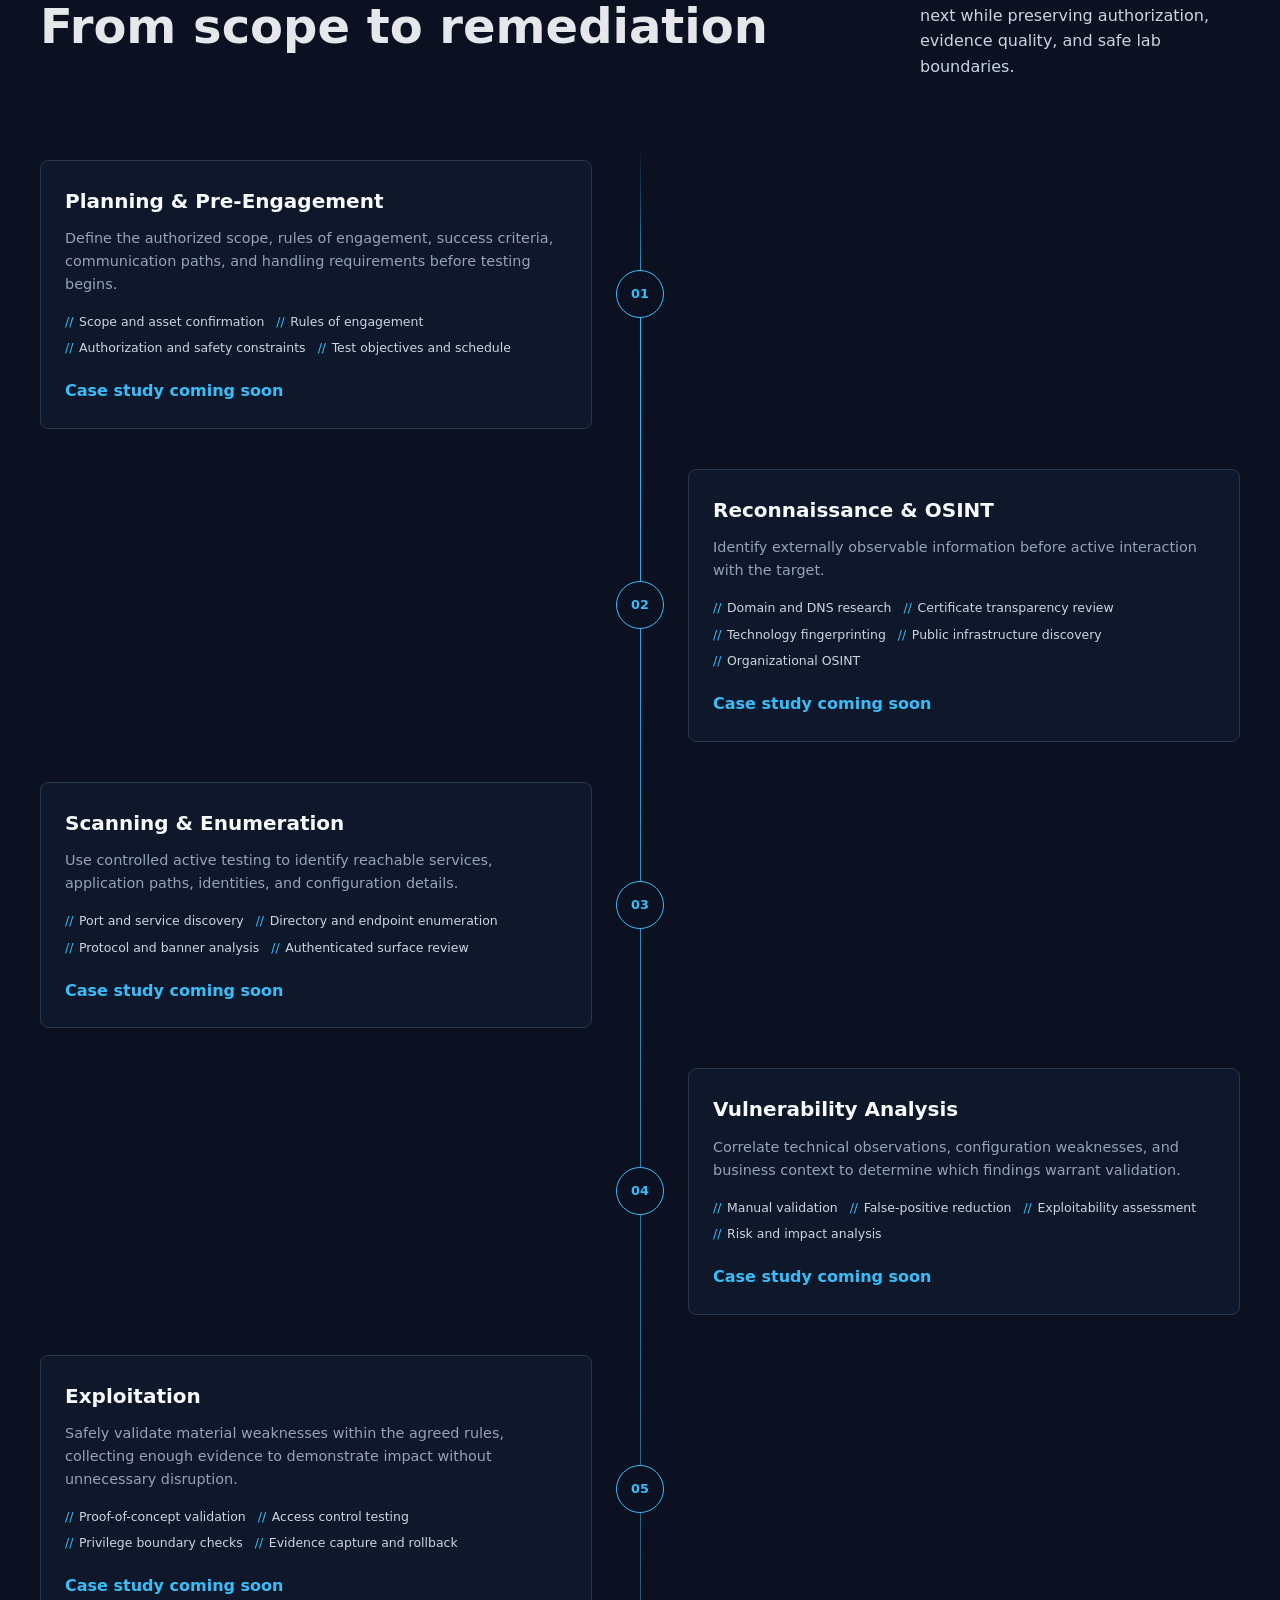
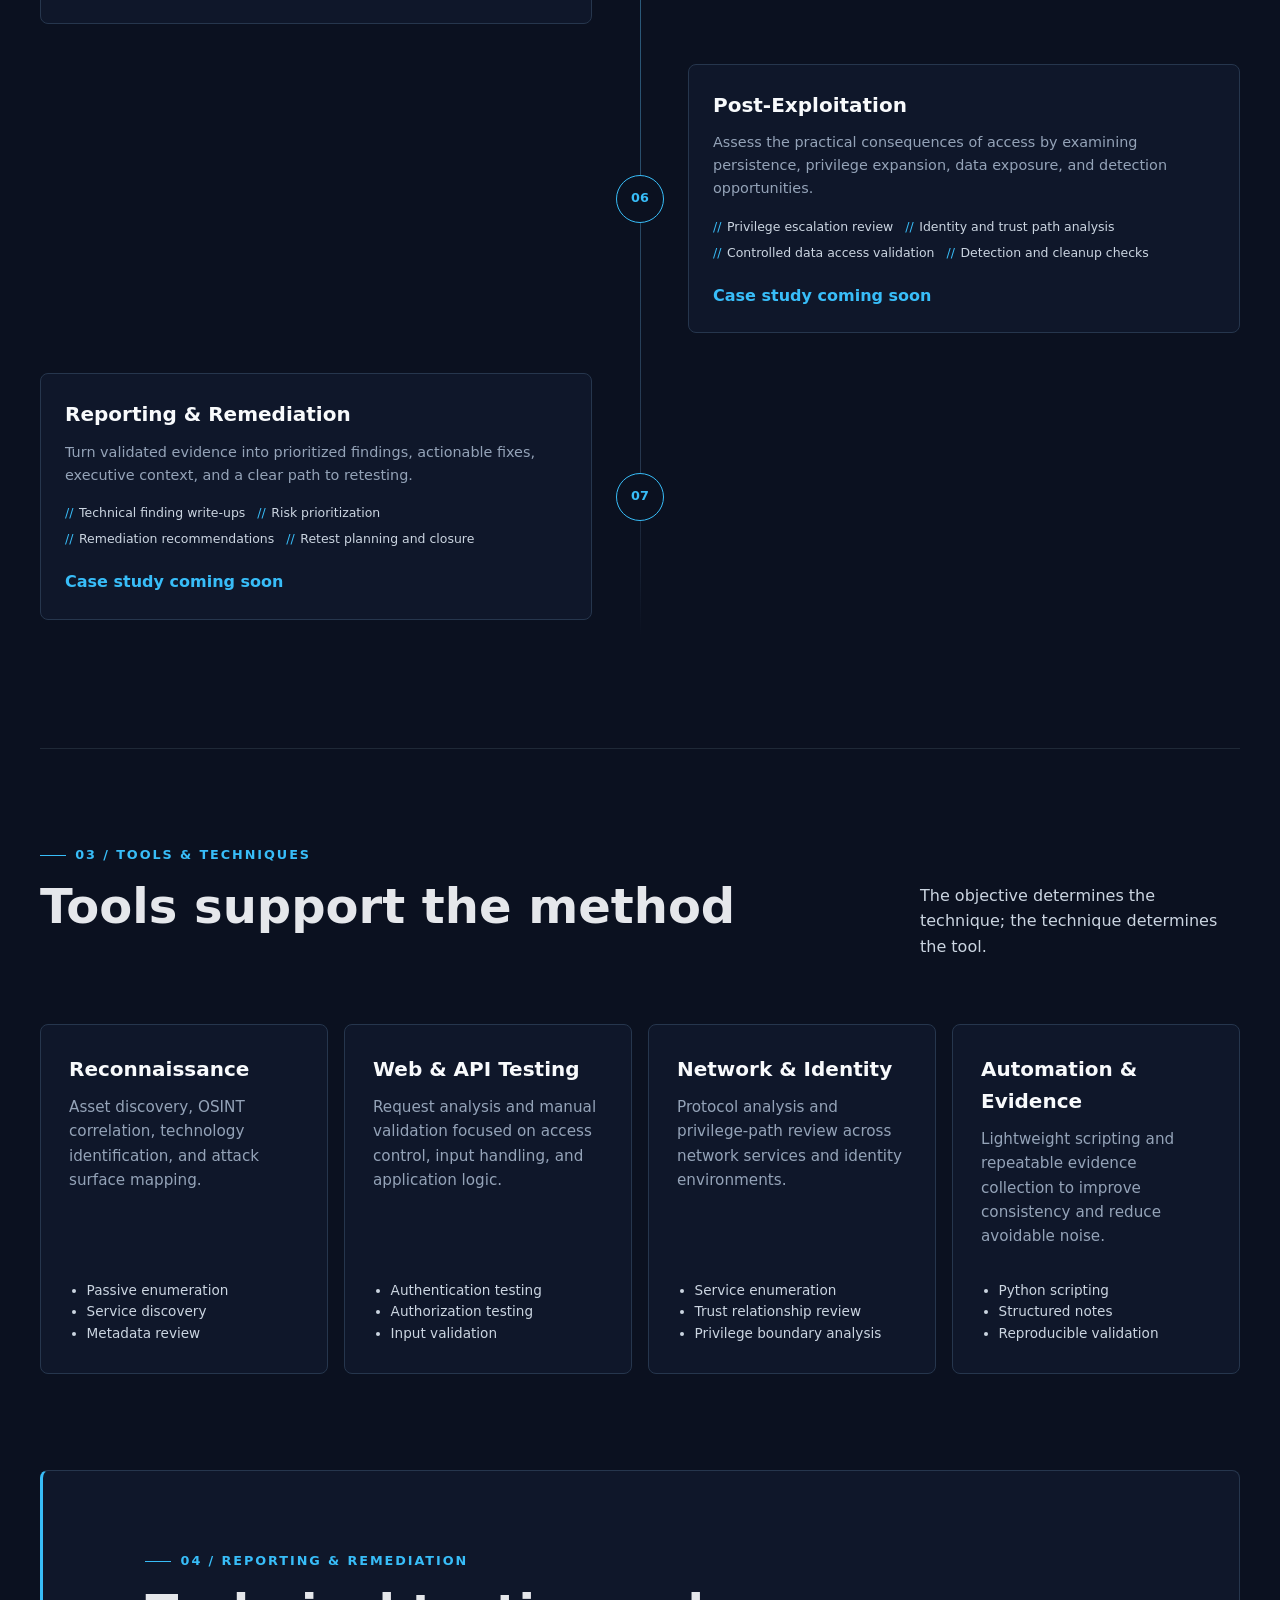
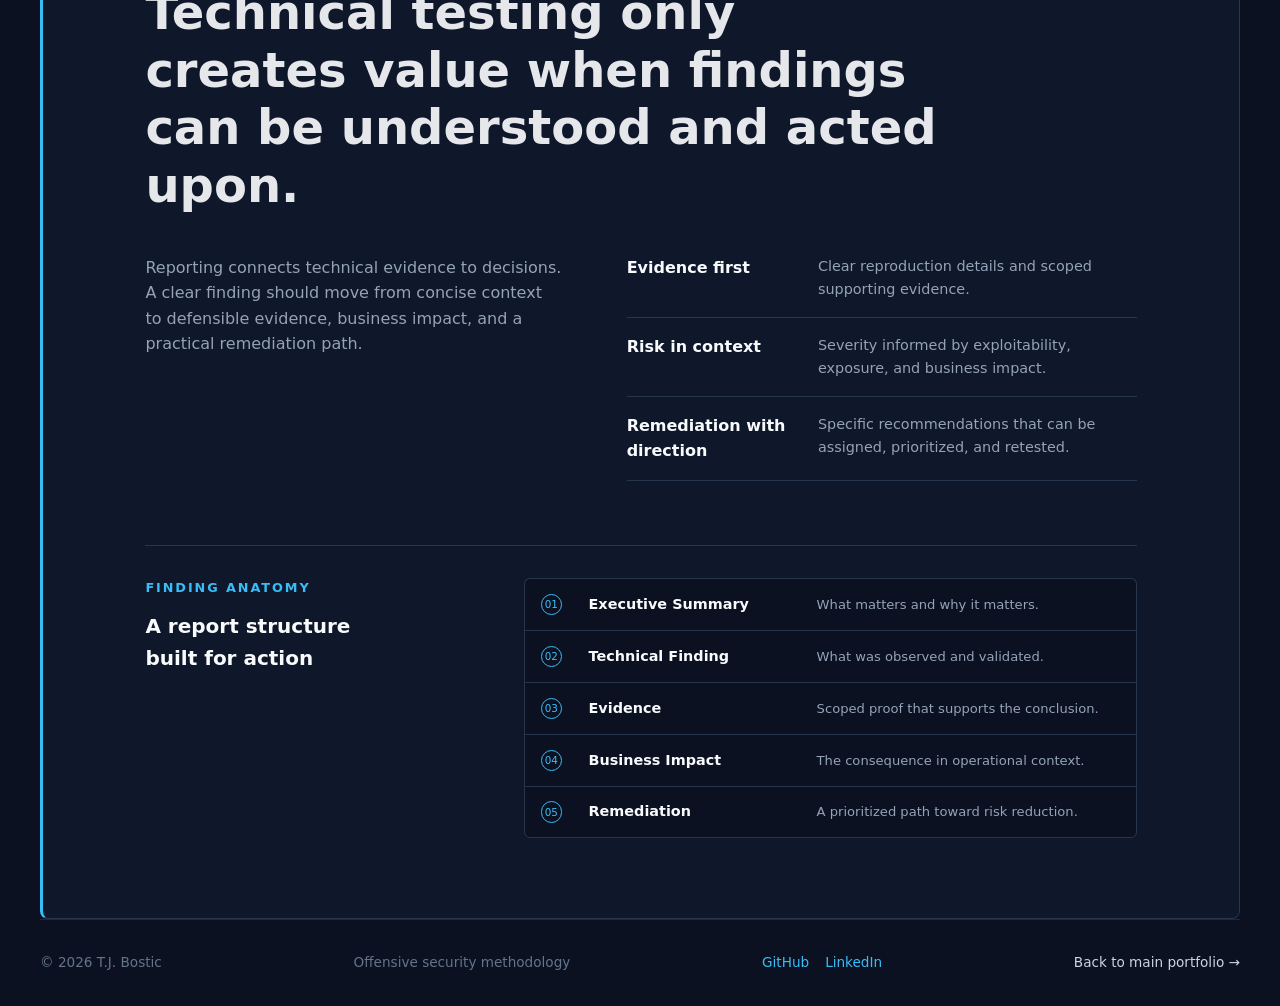
==== commit cb58c61f: "Build community-focused services site with credentials and interactive demo" ====
--- a/offensive.html
+++ b/offensive.html
@@ -30,12 +30,12 @@
           <a href="#reporting">Reporting</a>
         </nav>
       </details>
-      <a class="status-pill" href="index.html">Back to portfolio</a>
+      <a class="status-pill" href="index.html">Back to services</a>
     </header>
 
     <main id="main-content">
       <nav class="breadcrumb section-wrap" aria-label="Breadcrumb">
-        <a href="index.html">Main portfolio</a>
+        <a href="index.html">Services home</a>
         <span aria-hidden="true">/</span>
         <span aria-current="page">Offensive Security</span>
       </nav>
@@ -43,10 +43,10 @@
       <section class="offensive-hero section-wrap" aria-labelledby="page-title">
         <p class="eyebrow"><span class="eyebrow-line"></span>Offensive security / Methodology</p>
         <h1 id="page-title">Offensive security is a <em>process</em>, not a pile of tools.</h1>
-        <p class="hero-intro">A structured approach to understanding attack paths, validating risk, and translating technical findings into practical remediation guidance.</p>
+        <p class="hero-intro">A record of learning and planned lab work, not a commercial penetration-testing service. These methods are practiced only in authorized environments.</p>
         <div class="hero-actions">
           <a class="button button-primary" href="#lifecycle">View the lifecycle <span aria-hidden="true">&#8595;</span></a>
-          <a class="text-link" href="index.html">Return to portfolio <span aria-hidden="true">&#8594;</span></a>
+          <a class="text-link" href="index.html">Return to services <span aria-hidden="true">&#8594;</span></a>
         </div>
       </section>
 
